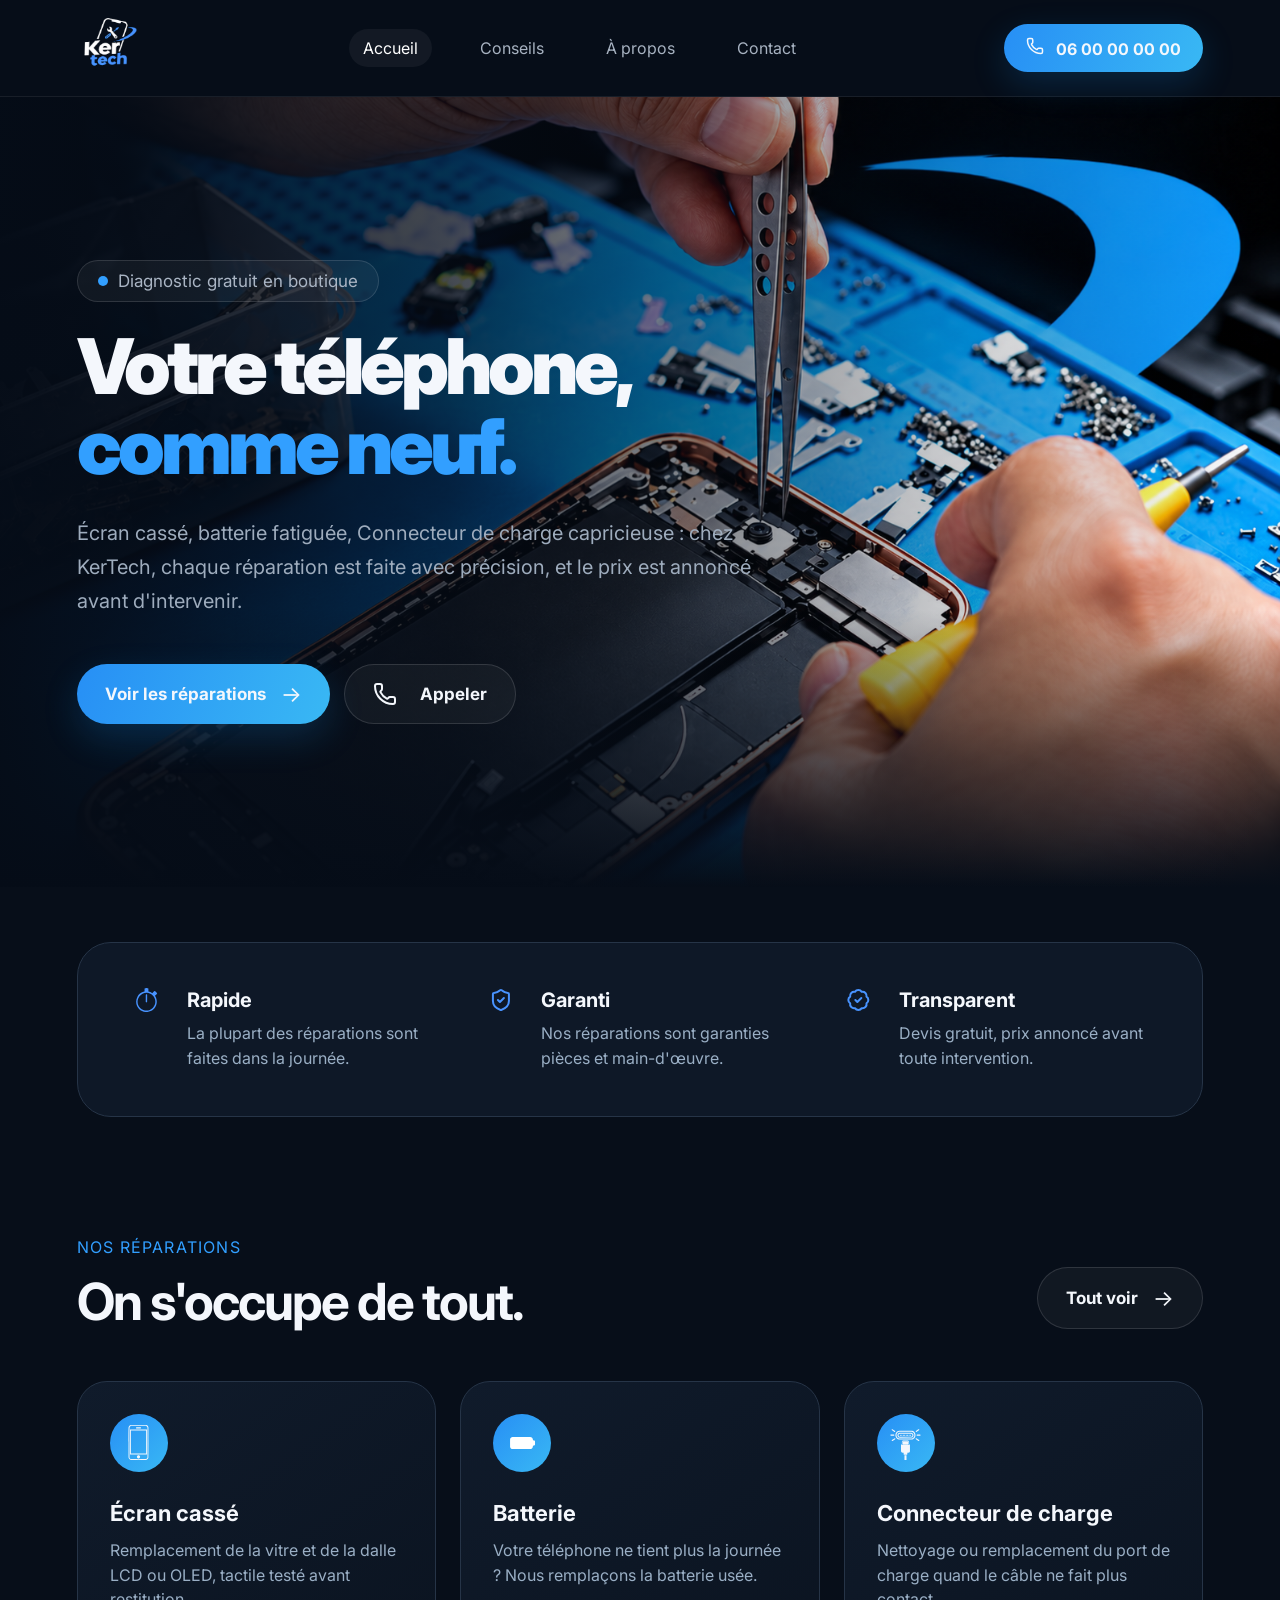
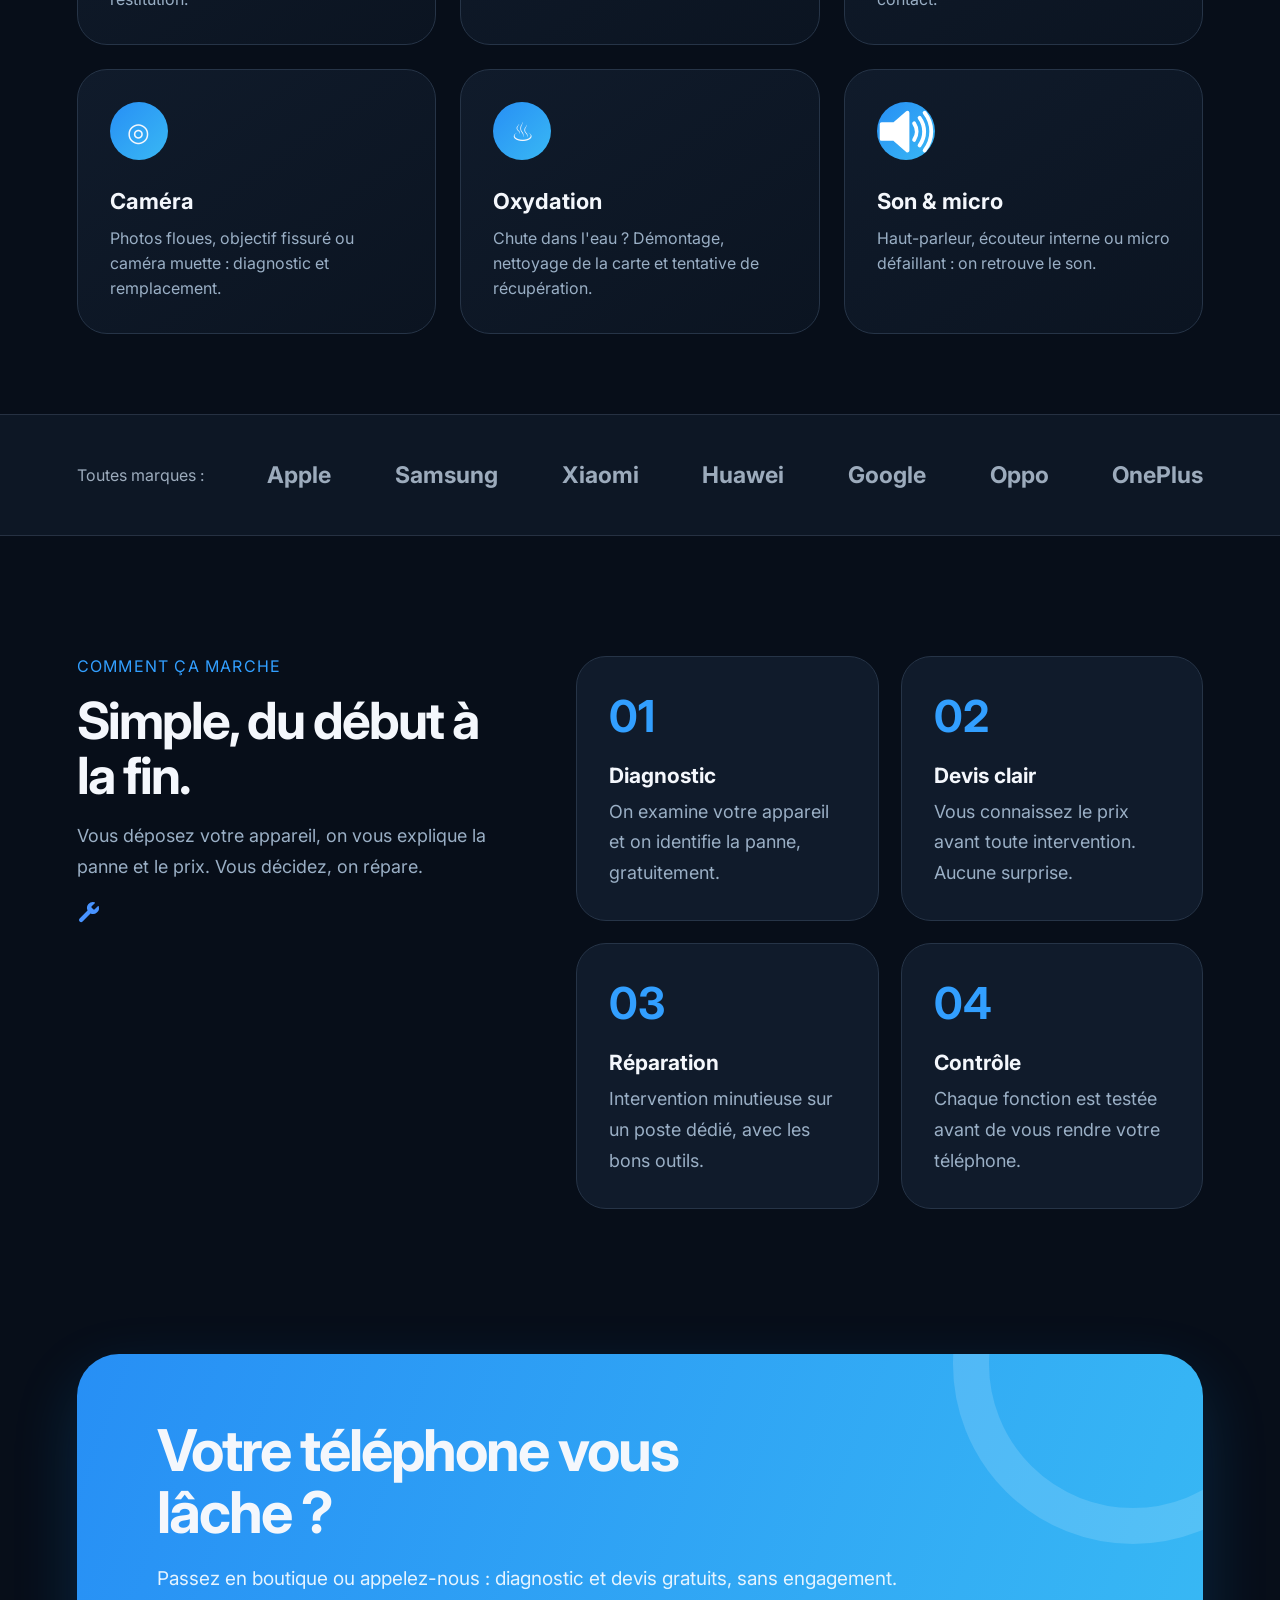
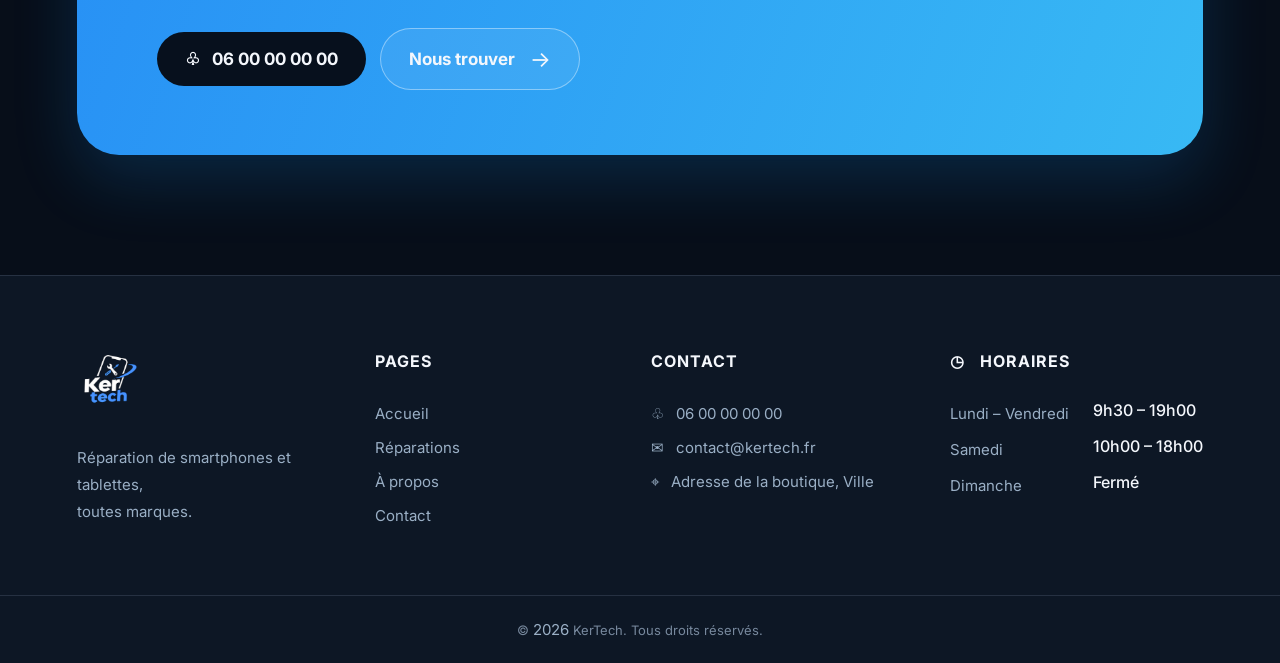
==== index.html @ f16d2eae "Add files via upload" ====
<!doctype html>
<html lang="fr">
  <head>
    <meta charset="UTF-8" />
    <meta name="viewport" content="width=device-width, initial-scale=1" />
    <meta
      name="description"
      content="KerTech, réparation de smartphones et tablettes toutes marques. Diagnostic et devis gratuits."
    />
    <title>Accueil | KerTech</title>
    <link rel="preconnect" href="https://fonts.googleapis.com" />
    <link rel="preconnect" href="https://fonts.gstatic.com" crossorigin />
    <link
      href="https://fonts.googleapis.com/css2?family=Inter:wght@400;500;600;700;800;900&display=swap"
      rel="stylesheet"
    />
    <link rel="stylesheet" href="css/style.css" />
  </head>
  <body>
    <header class="header">
      <div class="nav-wrap">
        <a class="logo" href="index.html"
          ><img src="assets/logo-kertech.png" alt="KerTech"
        /></a>
        <button
          class="menu-toggle"
          aria-label="Ouvrir le menu"
          aria-expanded="false"
        >
          <span></span><span></span><span></span>
        </button>
        <nav class="nav">
          <a class="active" href="index.html">Accueil</a
          ><a class="" href="conseils.html">Conseils</a
          ><a class="" href="apropos.html">À propos</a
          ><a class="" href="contact.html">Contact</a>
        </nav>
        <a class="phone" href="tel:0600000000">
          <svg
            xmlns="http://www.w3.org/2000/svg"
            width="18"
            height="18"
            viewBox="0 0 24 24"
            fill="none"
            stroke="currentColor"
            stroke-width="2"
            stroke-linecap="round"
            stroke-linejoin="round"
          >
            <path
              d="M13.832 16.568a1 1 0 0 0 1.213-.303l.355-.465A2 2 0 0 1 17 15h3a2 2 0 0 1 2 2v3a2 2 0 0 1-2 2A18 18 0 0 1 2 4a2 2 0 0 1 2-2h3a2 2 0 0 1 2 2v3a2 2 0 0 1-.8 1.6l-.468.351a1 1 0 0 0-.292 1.233 14 14 0 0 0 6.392 6.384"
            ></path>
          </svg>
          &nbsp; 06 00 00 00 00</a
        >
      </div>
    </header>
    <main>
      <section class="hero">
        <div class="hero-bg"></div>
        <div class="container hero-inner">
          <div class="eyebrow"><i></i> Diagnostic gratuit en boutique</div>
          <h1>Votre téléphone,<br /><span>comme neuf.</span></h1>
          <p>
            Écran cassé, batterie fatiguée, Connecteur de charge capricieuse :
            chez KerTech, chaque réparation est faite avec précision, et le prix
            est annoncé avant d'intervenir.
          </p>
          <div class="actions">
            <a class="btn primary" href="#reparation"
              >Voir les réparations <b>→</b></a
            ><a class="btn glass" href="tel:0600000000">
              <svg
                xmlns="http://www.w3.org/2000/svg"
                width="24"
                height="24"
                viewBox="0 0 24 24"
                fill="none"
                stroke="currentColor"
                stroke-width="2"
                stroke-linecap="round"
                stroke-linejoin="round"
              >
                <path
                  d="M13.832 16.568a1 1 0 0 0 1.213-.303l.355-.465A2 2 0 0 1 17 15h3a2 2 0 0 1 2 2v3a2 2 0 0 1-2 2A18 18 0 0 1 2 4a2 2 0 0 1 2-2h3a2 2 0 0 1 2 2v3a2 2 0 0 1-.8 1.6l-.468.351a1 1 0 0 0-.292 1.233 14 14 0 0 0 6.392 6.384"
                ></path>
              </svg>
              &nbsp; Appeler</a
            >
          </div>
        </div>
      </section>
      <section class="container trust">
        <article>
          <svg
            class="svg-1"
            xmlns="http://www.w3.org/2000/svg"
            width="24"
            height="24"
            viewBox="0 0 1120 1280"
            fill="currentColor"
          >
            <g transform="translate(0,1280) scale(0.1,-0.1)" stroke="none">
              <path
                d="M5355 12793 c-270 -32 -523 -99 -772 -204 l-103 -43 0 -817 0 -818 -77 -16 c-289 -60 -670 -174 -923 -275 -1173 -466 -2160 -1332 -2780 -2435 -846 -1507 -929 -3354 -220 -4925 538 -1192 1463 -2144 2636 -2711 607 -295 1232 -466 1929 -531 210 -19 758 -16 970 6 640 65 1196 213 1755 466 967 438 1802 1163 2377 2065 436 684 719 1467 817 2265 42 335 53 805 27 1105 -52 595 -185 1156 -397 1670 -118 286 -336 696 -493 929 l-53 79 576 576 577 577 -36 89 c-128 316 -317 619 -504 806 -197 196 -461 365 -790 503 l-114 48 -577 -577 -577 -577 -129 84 c-559 364 -1226 635 -1886 768 l-58 11 0 815 0 814 -42 21 c-185 95 -576 205 -807 229 -97 9 -260 11 -326 3z m430 -2563 c535 -34 1010 -142 1500 -340 1187 -481 2134 -1435 2617 -2635 415 -1031 445 -2224 83 -3275 -240 -699 -619 -1306 -1140 -1825 -1098 -1095 -2639 -1581 -4165 -1314 -1197 209 -2287 893 -3008 1886 -707 973 -1013 2162 -866 3363 98 803 409 1576 899 2235 447 602 1048 1103 1717 1430 738 362 1556 526 2363 475z"
              />
              <path
                d="M5393 9456 c-104 -34 -194 -114 -241 -214 l-27 -57 -3 -1865 c-2 -1839 -2 -1866 18 -1930 67 -220 316 -329 526 -231 110 51 187 149 213 269 16 75 16 3658 0 3734 -25 120 -104 219 -217 275 -45 22 -72 28 -141 30 -54 2 -102 -2 -128 -11z"
              />
            </g>
          </svg>
          <div>
            <h3>Rapide</h3>
            <p>La plupart des réparations sont faites dans la journée.</p>
          </div>
        </article>
        <article>
          <svg
            class="svg-1"
            xmlns="http://www.w3.org/2000/svg"
            width="24"
            height="24"
            viewBox="0 0 24 24"
            fill="none"
            stroke="currentColor"
            stroke-width="2"
            stroke-linecap="round"
            stroke-linejoin="round"
          >
            <path
              d="M20 13c0 5-3.5 7.5-7.66 8.95a1 1 0 0 1-.67-.01C7.5 20.5 4 18 4 13V6a1 1 0 0 1 1-1c2 0 4.5-1.2 6.24-2.72a1.17 1.17 0 0 1 1.52 0C14.51 3.81 17 5 19 5a1 1 0 0 1 1 1z"
            ></path>

            <path d="m9 12 2 2 4-4"></path>
          </svg>
          <div>
            <h3>Garanti</h3>
            <p>Nos réparations sont garanties pièces et main-d'œuvre.</p>
          </div>
        </article>
        <article>
          <svg
            class="svg-1"
            xmlns="http://www.w3.org/2000/svg"
            width="24"
            height="24"
            viewBox="0 0 24 24"
            fill="none"
            stroke="currentColor"
            stroke-width="2"
            stroke-linecap="round"
            stroke-linejoin="round"
          >
            <path
              d="M3.85 8.62a4 4 0 0 1 4.78-4.77 4 4 0 0 1 6.74 0 4 4 0 0 1 4.78 4.78 4 4 0 0 1 0 6.74 4 4 0 0 1-4.77 4.78 4 4 0 0 1-6.75 0 4 4 0 0 1-4.78-4.77 4 4 0 0 1 0-6.76Z"
            ></path>

            <path d="m9 12 2 2 4-4"></path>
          </svg>
          <div>
            <h3>Transparent</h3>
            <p>Devis gratuit, prix annoncé avant toute intervention.</p>
          </div>
        </article>
      </section>
      <section class="section container">
        <div class="section-title">
          <div id="reparation">
            <label>NOS RÉPARATIONS</label>
            <h2>On s'occupe de tout.</h2>
          </div>
          <a class="btn outline" href="reparations.html">Tout voir <b>→</b></a>
        </div>
        <div class="repair-grid">
          <article class="repair-card">
            <i>
              <svg
                xmlns="http://www.w3.org/2000/svg"
                width="35"
                height="35"
                viewBox="0 0 729 1280"
                fill="currentColor"
              >
                <g transform="translate(0,1280) scale(0.1,-0.1)" stroke="none">
                  <path
                    d="M862 12784 c-413 -69 -737 -377 -839 -796 -17 -69 -18 -337 -21 -5543 -2 -4886 -1 -5481 13 -5569 67 -427 383 -762 808 -853 77 -17 234 -18 2822 -18 2588 0 2745 1 2822 18 422 91 739 423 808 848 13 83 15 700 15 5529 0 4829 -2 5446 -15 5529 -68 420 -374 745 -797 848 -69 16 -226 18 -2803 19 -2302 2 -2743 0 -2813 -12z m5538 -318 c264 -89 445 -278 513 -536 l22 -85 0 -5445 0 -5445 -22 -85 c-69 -261 -258 -456 -518 -537 -58 -17 -168 -18 -2750 -18 -2582 0 -2692 1 -2750 18 -257 80 -445 272 -518 532 l-22 80 -3 5385 c-2 3625 1 5417 8 5482 30 287 190 509 448 622 132 58 -41 55 2862 53 2580 -2 2677 -3 2730 -21z"
                  />

                  <path
                    d="M2915 11961 c-209 -52 -244 -330 -54 -425 l53 -26 731 0 731 0 53 26 c63 32 105 86 120 152 22 106 -27 204 -129 258 -33 18 -73 19 -755 21 -396 1 -733 -2 -750 -6z"
                  />

                  <path
                    d="M542 6588 l3 -4543 3100 0 3100 0 3 4543 2 4542 -3105 0 -3105 0 2 -4542z m5888 0 l0 -4178 -2785 0 -2785 0 0 4178 0 4177 2785 0 2785 0 0 -4177z"
                  />

                  <path
                    d="M3480 1707 c-201 -60 -361 -234 -405 -442 -27 -128 -11 -244 50 -374 46 -97 161 -214 255 -259 173 -84 357 -84 530 0 94 45 209 162 255 259 38 81 65 187 65 259 0 191 -122 401 -289 500 -136 80 -310 101 -461 57z"
                  />
                </g>
              </svg>
            </i>
            <h3>Écran cassé</h3>
            <p>
              Remplacement de la vitre et de la dalle LCD ou OLED, tactile testé
              avant restitution.
            </p>
          </article>
          <article class="repair-card">
            <i>
              <svg
                xmlns="http://www.w3.org/2000/svg"
                width="30"
                height="30"
                viewBox="0 0 1536 1024"
              >
                <path
                  d="M 160 310 L 157 351 L 157 698 L 160 722 L 168 746 L 177 763 L 188 778 L 202 792 L 220 805 L 238 814 L 257 820 L 288 824 L 1195 824 L 1220 821 L 1247 812 L 1265 802 L 1277 793 L 1297 772 L 1305 760 L 1317 733 L 1322 710 L 1323 695 L 1325 694 L 1326 683 L 1328 680 L 1327 677 L 1331 671 L 1332 665 L 1340 658 L 1340 656 L 1342 656 L 1341 655 L 1344 651 L 1357 644 L 1360 644 L 1363 641 L 1390 639 L 1406 633 L 1417 625 L 1425 616 L 1433 598 L 1435 566 L 1434 429 L 1428 411 L 1422 402 L 1407 389 L 1388 382 L 1363 381 L 1362 378 L 1361 379 L 1358 376 L 1353 375 L 1348 371 L 1347 372 L 1341 367 L 1331 355 L 1332 354 L 1327 345 L 1328 342 L 1326 341 L 1327 339 L 1322 327 L 1320 311 L 1314 291 L 1297 261 L 1279 242 L 1266 232 L 1243 220 L 1220 213 L 1206 211 L 274 211 L 252 215 L 235 221 L 219 229 L 201 242 L 187 256 L 176 271 L 168 286 Z"
                  fill="#FFFFFF"
                />
              </svg>
            </i>
            <h3>Batterie</h3>
            <p>
              Votre téléphone ne tient plus la journée ? Nous remplaçons la
              batterie usée.
            </p>
          </article>
          <article class="repair-card">
            <i>
              <svg
                xmlns="http://www.w3.org/2000/svg"
                width="35"
                height="35"
                viewBox="0 0 1254 1254"
                fill="currentColor"
                fill-rule="evenodd"
              >
                <path
                  d="M 590 1081 L 590 1253 L 663 1253 L 663 1082 Z M 770 693 L 765 703 L 756 711 L 745 717 L 733 720 L 518 720 L 504 716 L 497 712 L 486 702 L 482 694 L 471 707 L 468 714 L 466 726 L 466 935 L 469 951 L 474 962 L 481 972 L 488 979 L 502 988 L 520 993 L 560 994 L 560 1048 L 563 1057 L 569 1063 L 576 1066 L 680 1065 L 689 1058 L 693 1049 L 693 994 L 733 993 L 749 989 L 763 981 L 778 964 L 785 947 L 787 927 L 786 719 L 782 707 L 776 698 Z M 538 600 L 537 705 L 716 705 L 717 611 L 715 600 L 711 596 L 707 594 L 546 594 Z M 502 587 L 499 602 L 499 680 L 492 685 L 492 688 L 496 695 L 508 704 L 523 707 L 524 597 L 528 590 L 534 584 L 545 581 L 705 581 L 717 583 L 725 590 L 729 598 L 730 707 L 738 706 L 747 702 L 756 694 L 760 687 L 760 685 L 754 680 L 754 600 L 752 589 L 744 575 L 735 566 L 727 562 L 716 559 L 537 559 L 518 566 L 508 576 Z M 262 485 L 255 478 L 250 476 L 240 476 L 229 482 L 141 539 L 136 545 L 133 553 L 133 558 L 136 565 L 142 571 L 150 574 L 158 573 L 164 570 L 258 509 L 262 504 L 264 496 Z M 992 483 L 990 489 L 990 496 L 993 503 L 999 509 L 1091 570 L 1097 573 L 1107 573 L 1112 571 L 1120 562 L 1121 550 L 1114 539 L 1015 474 L 1003 474 L 997 477 Z M 1023 361 L 1024 369 L 1028 376 L 1040 382 L 1151 382 L 1159 379 L 1164 374 L 1167 366 L 1165 354 L 1160 348 L 1151 344 L 1039 344 L 1031 347 L 1024 356 Z M 86 361 L 87 369 L 91 376 L 96 380 L 103 382 L 213 382 L 223 378 L 229 369 L 228 354 L 223 348 L 214 344 L 101 344 L 90 351 Z M 981 332 L 977 315 L 968 291 L 960 276 L 943 253 L 926 237 L 912 227 L 895 218 L 868 209 L 855 207 L 753 206 L 397 207 L 372 212 L 342 225 L 319 242 L 302 260 L 289 279 L 279 299 L 274 313 L 267 349 L 267 380 L 270 401 L 276 423 L 289 450 L 303 470 L 324 491 L 340 502 L 360 512 L 380 518 L 397 521 L 852 521 L 878 516 L 907 504 L 930 488 L 953 463 L 970 433 L 980 402 L 983 381 L 983 347 Z M 306 350 L 309 333 L 314 317 L 324 297 L 335 282 L 349 268 L 361 259 L 379 250 L 397 245 L 846 244 L 869 249 L 893 261 L 901 267 L 924 292 L 936 315 L 943 338 L 945 351 L 945 380 L 942 396 L 935 417 L 926 434 L 916 447 L 903 460 L 891 469 L 876 477 L 857 483 L 399 484 L 377 478 L 358 468 L 341 454 L 324 433 L 313 410 L 306 382 Z M 341 352 L 341 382 L 344 396 L 352 414 L 360 425 L 371 436 L 389 447 L 402 451 L 417 453 L 844 452 L 861 447 L 871 442 L 881 435 L 891 425 L 903 406 L 910 381 L 910 353 L 908 342 L 904 329 L 894 311 L 874 292 L 860 285 L 840 280 L 409 280 L 388 286 L 373 295 L 360 307 L 347 329 Z M 376 357 L 381 342 L 387 333 L 394 326 L 407 319 L 417 317 L 835 317 L 851 322 L 858 327 L 867 337 L 874 353 L 875 374 L 872 387 L 866 399 L 861 405 L 850 414 L 836 419 L 416 419 L 401 414 L 394 409 L 384 398 L 379 388 L 376 377 Z M 803 346 L 799 348 L 795 354 L 795 386 L 800 392 L 809 394 L 814 392 L 819 386 L 819 353 L 814 347 Z M 759 346 L 749 347 L 743 355 L 743 384 L 747 391 L 755 394 L 765 390 L 768 385 L 768 355 L 766 351 Z M 699 346 L 694 349 L 691 355 L 691 385 L 693 389 L 698 393 L 708 393 L 713 390 L 716 383 L 716 356 L 714 351 L 710 347 Z M 647 346 L 643 348 L 639 355 L 639 385 L 642 390 L 646 393 L 656 393 L 663 386 L 664 358 L 659 348 L 655 346 Z M 595 346 L 588 352 L 587 355 L 587 385 L 592 392 L 600 394 L 605 393 L 611 387 L 612 357 L 610 351 L 606 347 Z M 543 346 L 539 348 L 535 354 L 535 386 L 540 392 L 549 394 L 554 392 L 558 388 L 560 383 L 560 357 L 558 351 L 554 347 Z M 492 346 L 487 349 L 484 354 L 484 385 L 486 389 L 491 393 L 501 393 L 507 388 L 509 383 L 509 357 L 507 351 L 500 346 Z M 449 346 L 441 346 L 437 348 L 433 355 L 433 386 L 438 392 L 444 394 L 452 392 L 457 385 L 457 354 Z M 1118 157 L 1113 152 L 1106 149 L 1097 149 L 1087 154 L 1001 214 L 994 226 L 994 235 L 997 241 L 1007 248 L 1019 248 L 1108 187 L 1118 178 L 1121 171 L 1121 164 Z M 135 157 L 132 164 L 133 175 L 136 180 L 146 188 L 233 247 L 245 248 L 255 242 L 259 234 L 259 225 L 254 215 L 159 150 L 146 149 L 140 152 Z"
                />
              </svg>
            </i>
            <h3>Connecteur de charge</h3>
            <p>
              Nettoyage ou remplacement du port de charge quand le câble ne fait
              plus contact.
            </p>
          </article>
          <article class="repair-card">
            <i>◎</i>
            <h3>Caméra</h3>
            <p>
              Photos floues, objectif fissuré ou caméra muette : diagnostic et
              remplacement.
            </p>
          </article>
          <article class="repair-card">
            <i>♨</i>
            <h3>Oxydation</h3>
            <p>
              Chute dans l'eau ? Démontage, nettoyage de la carte et tentative
              de récupération.
            </p>
          </article>
          <article class="repair-card">
            <i>
              <svg xmlns="http://www.w3.org/2000/svg"
     viewBox="0 0 75 75">

    <path
        d="M39.389,13.769 L22.235,28.606 L6,28.606 L6,47.699 L21.989,47.699 L39.389,62.75 L39.389,13.769z"
        style="stroke:#FFFFFF;stroke-width:5;stroke-linejoin:round;fill:#FFFFFF;"
    />

    <path
        d="M48,27.6a19.5,19.5 0 0 1 0,21.4M55.1,20.5a30,30 0 0 1 0,35.6M61.6,14a38.8,38.8 0 0 1 0,48.6"
        style="fill:none;stroke:#FFFFFF;stroke-width:5;stroke-linecap:round;"
    />

</svg>
            </i>
            <h3>Son & micro</h3>
            <p>
              Haut-parleur, écouteur interne ou micro défaillant : on retrouve
              le son.
            </p>
          </article>
        </div>
      </section>
      <section class="brand-band">
        <div class="container brands">
          <span>Toutes marques :</span><b>Apple</b><b>Samsung</b><b>Xiaomi</b
          ><b>Huawei</b><b>Google</b><b>Oppo</b><b>OnePlus</b>
        </div>
      </section>
      <section class="section container process">
        <div>
          <label>COMMENT ÇA MARCHE</label>
          <h2>Simple, du début à la fin.</h2>
          <p>
            Vous déposez votre appareil, on vous explique la panne et le prix.
            Vous décidez, on répare.
          </p>
          <svg
            xmlns="http://www.w3.org/2000/svg"
            viewBox="0 0 24 24"
            fill="currentColor"
            width="24"
            height="24"
          >
            <path
              class="svg-cle"
              d="M14.7 6.3a1 1 0 0 0 0 1.4l1.6 1.6a1 1 0 0 0 1.4 0l3.106-3.105c.32-.322.863-.22.983.218a6 6 0 0 1-8.259 7.057l-7.91 7.91a1 1 0 0 1-2.999-3l7.91-7.91a6 6 0 0 1 7.057-8.259c.438.12.54.662.219.984z"
            />
          </svg>
        </div>
        <div class="steps">
          <article>
            <strong>01</strong>
            <h3>Diagnostic</h3>
            <p>
              On examine votre appareil et on identifie la panne, gratuitement.
            </p>
          </article>
          <article>
            <strong>02</strong>
            <h3>Devis clair</h3>
            <p>
              Vous connaissez le prix avant toute intervention. Aucune surprise.
            </p>
          </article>
          <article>
            <strong>03</strong>
            <h3>Réparation</h3>
            <p>
              Intervention minutieuse sur un poste dédié, avec les bons outils.
            </p>
          </article>
          <article>
            <strong>04</strong>
            <h3>Contrôle</h3>
            <p>
              Chaque fonction est testée avant de vous rendre votre téléphone.
            </p>
          </article>
        </div>
      </section>
      <section class="container cta">
        <div>
          <h2>Votre téléphone vous<br />lâche ?</h2>
          <p>
            Passez en boutique ou appelez-nous : diagnostic et devis gratuits,
            sans engagement.
          </p>
          <div class="actions">
            <a class="btn dark" href="tel:0600000000">♧ &nbsp; 06 00 00 00 00</a
            ><a class="btn ghost-light" href="contact.html"
              >Nous trouver <b>→</b></a
            >
          </div>
        </div>
        <div class="orbit"></div>
      </section>
    </main>
    <footer class="footer">
      <div class="container foot-grid">
        <div>
          <a class="logo foot-logo" href="index.html"
            ><img src="assets/logo-kertech.png" alt="KerTech"
          /></a>
          <p>Réparation de smartphones et tablettes,<br />toutes marques.</p>
        </div>
        <div>
          <h3>PAGES</h3>
          <a href="index.html">Accueil</a
          ><a href="reparations.html">Réparations</a
          ><a href="apropos.html">À propos</a><a href="contact.html">Contact</a>
        </div>
        <div>
          <h3>CONTACT</h3>
          <a href="tel:0600000000">♧ &nbsp; 06 00 00 00 00</a
          ><a href="mailto:contact@kertech.fr">✉ &nbsp; contact@kertech.fr</a
          ><span>⌖ &nbsp; Adresse de la boutique, Ville</span>
        </div>
        <div>
          <h3>◷ &nbsp; HORAIRES</h3>
          <div class="hours">
            <span>Lundi – Vendredi</span><b>9h30 – 19h00</b><span>Samedi</span
            ><b>10h00 – 18h00</b><span>Dimanche</span><b>Fermé</b>
          </div>
        </div>
      </div>
      <div class="copyright">
        © <span id="year"></span> KerTech. Tous droits réservés.
      </div>
    </footer>
    <script src="js/script.js"></script>
  </body>
</html>
---- css/style.css ----
* {
  box-sizing: border-box;
}
html {
  scroll-behavior: smooth;
  scroll-padding-top: 100px;
}
body {
  margin: 0;
  background: #070e19;
  color: #f4f7fc;
  font-family: Inter, Arial, sans-serif;
}
a {
  color: inherit;
  text-decoration: none;
}
.container {
  width: min(88%, 1520px);
  margin: auto;
}
.header {
  height: 97px;
  position: sticky;
  top: 0;
  z-index: 30;
  background: rgba(7, 14, 25, 0.95);
  backdrop-filter: blur(18px);
  border-bottom: 1px solid #ffffff12;
}
.nav-wrap {
  width: min(88%, 1520px);
  height: 100%;
  margin: auto;
  display: flex;
  align-items: center;
  justify-content: space-between;
}
.logo {
  width: 78px;
  height: 78px;
  display: flex;
  align-items: center;
}
.logo img {
  width: 100%;
  height: 100%;
  object-fit: contain;
}
.nav {
  display: flex;
  align-items: center;
  gap: 34px;
  color: #a7b2c1;
  font-size: 16px;
}
.nav a {
  padding: 9px 14px;
  border-radius: 30px;
  transition: 0.2s;
}
.nav a:hover,
.nav a.active {
  color: #fff;
  background: #ffffff0d;
}
.phone {
  background: linear-gradient(110deg, #278ff5, #39b8f4);
  padding: 13px 22px;
  border-radius: 40px;
  font-weight: 700;
  box-shadow: 0 12px 35px #168ce533;
}
.menu-toggle {
  display: none;
  background: none;
  border: 0;
}
.hero {
  height: min(790px, calc(100vh - 97px));
  min-height: 650px;
  position: relative;
  display: flex;
  align-items: center;
  overflow: hidden;
}

.hero-bg {
  position: absolute;
  inset: 0;

  background-image: url("../assets/atelieracc.png");
  background-position: center;
  background-size: cover;
  background-repeat: no-repeat;
}

.hero-bg::after {
  content: "";
  position: absolute;
  inset: 0;

  background:
    linear-gradient(
      90deg,
      rgba(5, 12, 23, 0.98) 0%,
      rgba(5, 12, 23, 0.75) 35%,
      rgba(5, 12, 23, 0.2) 75%,
      transparent 100%
    ),
    linear-gradient(0deg, #070e19 0%, transparent 35%);
}
.hero-inner {
  position: relative;
  padding: 70px 0;
}
.eyebrow {
  display: inline-flex;
  align-items: center;
  gap: 10px;
  padding: 10px 20px;
  border: 1px solid #ffffff20;
  background: #ffffff0c;
  border-radius: 30px;
  color: #aab5c4;
  margin-bottom: 25px;
  font-size: 17px;
}
.eyebrow i {
  width: 10px;
  height: 10px;
  background: #329fff;
  border-radius: 50%;
}
h1 {
  font-size: clamp(54px, 6vw, 92px);
  line-height: 1.04;
  letter-spacing: -4px;
  margin: 0 0 30px;
  font-weight: 900;
}
h1 span {
  color: #329fff;
}
.hero-inner > p,
.page-intro > p,
.about-hero p,
.contact-page > p {
  max-width: 690px;
  font-size: 20px;
  line-height: 1.7;
  color: #9eacbd;
  margin: 0 0 46px;
}
.actions {
  display: flex;
  gap: 14px;
  align-items: center;
  flex-wrap: wrap;
}
.btn {
  display: inline-flex;
  align-items: center;
  gap: 15px;
  padding: 17px 28px;
  border-radius: 40px;
  font-weight: 700;
  font-size: 17px;
  transition: 0.2s;
}
.btn:hover {
  transform: translateY(-3px);
  filter: brightness(1.1);
}
.btn b {
  font-size: 22px;
  font-weight: 400;
}
.primary {
  background: linear-gradient(110deg, #278ff5, #39b8f4);
  box-shadow: 0 14px 36px #168ce533;
}
.glass,
.outline {
  background: #ffffff0b;
  border: 1px solid #ffffff20;
}
.trust {
  display: grid;
  grid-template-columns: repeat(3, 1fr);
  gap: 38px;
  padding: 45px 48px;
  margin-top: 55px;
  background: #0e1827;
  border: 1px solid #263447;
  border-radius: 34px;
}
.trust article {
  display: flex;
  gap: 20px;
}
.trust i {
  font-size: 30px;
  color: #329fff;
  font-style: normal;
}
.trust h3,
.repair-card h3,
.steps h3,
.values h3 {
  font-size: 20px;
  margin: 0 0 9px;
}
.trust p,
.repair-card p,
.steps p,
.values p {
  color: #9aafc5;
  line-height: 1.55;
  margin: 0;
  font-size: 16px;
}
.section {
  padding-top: 120px;
  padding-bottom: 80px;
}
.section-title {
  display: flex;
  justify-content: space-between;
  align-items: end;
  margin-bottom: 52px;
}
.section-title label,
.process label,
.page-intro label,
.about-hero label,
.contact-page label {
  color: #329fff;
  font-size: 16px;
  letter-spacing: 1.2px;
}
.section h2,
.process h2 {
  font-size: clamp(42px, 4vw, 62px);
  line-height: 1.08;
  letter-spacing: -2px;
  margin: 17px 0 0;
}
.repair-grid {
  display: grid;
  grid-template-columns: repeat(3, 1fr);
  gap: 24px;
}
.repair-card,
.values article {
  background: linear-gradient(145deg, #101b2b, #0b1421);
  border: 1px solid #263447;
  border-radius: 30px;
  padding: 32px;
  min-height: 250px;
  transition: 0.2s;
}
.repair-card:hover,
.values article:hover {
  transform: translateY(-5px);
  border-color: #329fff88;
}
.repair-card > i,
.values i {
  width: 58px;
  height: 58px;
  border-radius: 50%;
  display: grid;
  place-items: center;
  background: linear-gradient(135deg, #278ff5, #39b8f4);
  font-size: 26px;
  font-style: normal;
  margin-bottom: 28px;
}
.repair-card h3 {
  font-size: 22px;
  margin-bottom: 12px;
}
.brand-band {
  border-top: 1px solid #263142;
  border-bottom: 1px solid #263142;
  background: #0d1725;
  padding: 46px 0;
}
.brands {
  display: flex;
  justify-content: space-between;
  align-items: center;
  gap: 22px;
  flex-wrap: wrap;
  color: #9cabbc;
}
.brands span {
  font-size: 16px;
}
.brands b {
  font-size: 23px;
}
.process {
  display: grid;
  grid-template-columns: 0.9fr 1.3fr;
  gap: 65px;
  align-items: start;
}
.process p {
  color: #9aafc5;
  font-size: 18px;
  line-height: 1.7;
}
.wrench {
  font-size: 100px;
  color: #153b68;
  margin-top: 35px;
}
.steps {
  display: grid;
  grid-template-columns: 1fr 1fr;
  gap: 22px;
}
.steps article {
  background: #101b2b;
  border: 1px solid #263447;
  border-radius: 30px;
  padding: 32px;
  min-height: 220px;
}
.steps strong {
  display: block;
  color: #329fff;
  font-size: 44px;
  margin-bottom: 20px;
}
.steps h3 {
  font-size: 21px;
}
.cta {
  position: relative;
  overflow: hidden;
  margin-top: 65px;
  margin-bottom: 120px;
  padding: 65px 80px;
  border-radius: 42px;
  background: linear-gradient(110deg, #278ff5, #38b9f4);
  box-shadow: 0 25px 65px #168ce533;
}
.cta > div:first-child {
  position: relative;
  z-index: 1;
  max-width: 760px;
}
.cta h2 {
  font-size: clamp(42px, 4.5vw, 64px);
  line-height: 1.08;
  letter-spacing: -2px;
  margin: 0;
}
.cta p {
  font-size: 19px;
  line-height: 1.6;
  color: #e5f4ff;
  max-width: 740px;
  margin: 20px 0 34px;
}
.dark {
  background: #07101d;
}
.ghost-light {
  border: 1px solid #ffffff65;
  background: #ffffff12;
}
.orbit {
  position: absolute;
  width: 360px;
  height: 360px;
  border: 36px solid #ffffff25;
  border-radius: 50%;
  right: -110px;
  top: -170px;
}
.footer {
  border-top: 1px solid #263142;
  background: #0d1725;
  padding: 70px 0 0;
}
.foot-grid {
  display: grid;
  grid-template-columns: 1.1fr 1fr 1.1fr 1.1fr;
  gap: 45px;
  padding-bottom: 55px;
}
.foot-logo {
  margin-bottom: 20px;
}
.footer p,
.footer a,
.footer span {
  color: #9aafc5;
  font-size: 15px;
  line-height: 1.8;
}
.footer h3 {
  font-size: 16px;
  letter-spacing: 1px;
  margin: 5px 0 22px;
}
.foot-grid > div:not(:first-child) {
  display: flex;
  flex-direction: column;
  align-items: flex-start;
  gap: 7px;
}
.hours {
  width: 100%;
  display: grid;
  grid-template-columns: 1fr auto;
  gap: 9px;
}
.hours b {
  font-weight: 500;
  color: #f4f7fc;
}
.copyright {
  text-align: center;
  border-top: 1px solid #263142;
  padding: 20px;
  color: #77889d;
  font-size: 13px;
}
/* Pages internes */
.page-intro {
  padding-top: 105px;
  padding-bottom: 75px;
}
.page-intro h1,
.about-hero h1,
.contact-page h1 {
  font-size: clamp(48px, 5vw, 76px);
  margin: 18px 0 20px;
}
.page-intro > p {
  font-size: 17px;
  max-width: 650px;
  margin-bottom: 0;
}
.repair-page-grid {
  display: grid;
  grid-template-columns: 1fr 1fr;
  gap: 22px;
  padding-top: 50px;
  padding-bottom: 55px;
  border-top: 1px solid #1d2938;
}
.repair-row {
  display: flex;
  gap: 18px;
  background: linear-gradient(145deg, #101b2b, #0b1421);
  border: 1px solid #263447;
  border-radius: 24px;
  padding: 27px 24px;
}
.repair-row > i {
  flex: 0 0 44px;
  width: 44px;
  height: 44px;
  border-radius: 50%;
  display: grid;
  place-items: center;
  background: linear-gradient(135deg, #278ff5, #39b8f4);
  font-size: 22px;
  font-style: normal;
}
.repair-row h3 {
  font-size: 20px;
  margin: 2px 0 8px;
}
.repair-row p {
  color: #9aafc5;
  line-height: 1.55;
  font-size: 15px;
  margin: 0 0 13px;
}
.repair-row a {
  color: #329fff;
  font-size: 14px;
  font-weight: 600;
}
.included {
  background: #0e1827;
  border: 1px solid #263447;
  border-radius: 28px;
  padding: 32px;
  margin-bottom: 55px;
}
.included h2 {
  font-size: 22px;
  margin: 0 0 25px;
}
.included > div {
  display: grid;
  grid-template-columns: repeat(3, 1fr);
  gap: 18px;
  font-size: 15px;
}
.included span: first-letter {
  color: #329fff;
}
.about-hero {
  padding-top: 110px;
  padding-bottom: 65px;
  display: grid;
  grid-template-columns: 1fr 1fr;
  gap: 70px;
  align-items: center;
}
.about-hero h1 {
  line-height: 1.13;
}
.about-hero p {
  font-size: 16px;
  margin: 0;
  max-width: 600px;
}
.about-hero img {
  width: 100%;
  height: 380px;
  object-fit: cover;
  border-radius: 26px;
  box-shadow: 0 20px 60px #168ce522;
}
.values {
  display: grid;
  grid-template-columns: repeat(3, 1fr);
  gap: 22px;
  padding-bottom: 60px;
}
.values article {
  min-height: 190px;
  padding: 25px;
}
.values i {
  width: auto;
  height: auto;
  background: none;
  color: #329fff;
  display: block;
  margin: 0 0 15px;
  font-size: 26px;
}
.values h3 {
  font-size: 18px;
}
.values p {
  font-size: 14px;
}
.contact-page {
  padding-top: 105px;
  padding-bottom: 70px;
}
.contact-page h1 {
  line-height: 1.15;
}
.contact-page > p {
  font-size: 16px;
  margin-bottom: 40px;
}
.contact-cards {
  display: grid;
  grid-template-columns: repeat(3, 1fr);
  gap: 18px;
}
.contact-card {
  background: #101b2b;
  border: 1px solid #263447;
  border-radius: 22px;
  padding: 28px;
  display: flex;
  flex-direction: column;
  gap: 10px;
  min-height: 150px;
}
.contact-card i {
  font-size: 25px;
  color: #329fff;
  font-style: normal;
}
.contact-card small {
  font-size: 12px;
  letter-spacing: 1px;
  color: #9aafc5;
}
.contact-card strong {
  font-size: 19px;
}
.contact-card span {
  color: #9aafc5;
  font-size: 14px;
}
.contact-card.highlighted {
  background: linear-gradient(110deg, #278ff5, #39b8f4);
  border: 0;
  box-shadow: 0 15px 40px #168ce533;
}
.contact-card.highlighted i,
.contact-card.highlighted small {
  color: #e8f5ff;
}
.opening {
  margin-top: 14px;
  background: #0e1827;
  border: 1px solid #263447;
  border-radius: 22px;
  padding: 28px;
}
.opening h2 {
  font-size: 21px;
  margin: 0 0 25px;
}
.opening > div {
  display: flex;
  justify-content: space-between;
  padding: 14px 0;
  border-bottom: 1px solid #ffffff10;
  color: #9aafc5;
  font-size: 14px;
}
.opening > div b {
  color: #fff;
  font-weight: 500;
}
.opening .btn {
  margin-top: 22px;
  font-size: 14px;
  padding: 13px 20px;
}
@media (max-width: 900px) {
  .nav {
    gap: 10px;
  }
  .trust {
    gap: 20px;
    padding: 30px;
  }
  .repair-grid {
    grid-template-columns: repeat(2, 1fr);
  }
  .process {
    grid-template-columns: 1fr;
    gap: 30px;
  }
  .foot-grid {
    grid-template-columns: 1fr 1fr;
  }
  .about-hero {
    gap: 35px;
  }
  .brands b {
    font-size: 18px;
  }
}
@media (max-width: 650px) {
  .header {
    height: 78px;
  }
  .nav-wrap,
  .container {
    width: 90%;
  }
  .logo {
    width: 62px;
    height: 62px;
  }
  .menu-toggle {
    display: flex;
    flex-direction: column;
    gap: 5px;
    order: 3;
  }
  .menu-toggle span {
    width: 24px;
    height: 2px;
    background: #fff;
  }
  .nav {
    display: none;
    position: absolute;
    top: 77px;
    left: 0;
    right: 0;
    background: #0b1422;
    padding: 20px 5%;
    flex-direction: column;
    align-items: stretch;
    gap: 8px;
    border-bottom: 1px solid #263142;
  }
  .nav.open {
    display: flex;
  }
  .phone {
    margin-left: auto;
    margin-right: 15px;
    font-size: 12px;
    padding: 11px 13px;
  }
  .hero {
    height: auto;
    min-height: 660px;
  }
  .hero-bg {
    background-position: 60% center;
  }
  .hero-inner {
    padding: 70px 0;
  }
  .eyebrow {
    font-size: 13px;
  }
  h1 {
    font-size: 51px;
    letter-spacing: -2.5px;
  }
  .hero-inner > p {
    font-size: 16px;
  }
  .btn {
    font-size: 14px;
    padding: 14px 19px;
  }
  .trust {
    grid-template-columns: 1fr;
    padding: 26px;
    margin-top: 25px;
    border-radius: 24px;
  }
  .section {
    padding-top: 80px;
    padding-bottom: 55px;
  }
  .section-title {
    align-items: flex-start;
    gap: 18px;
    flex-direction: column;
  }
  .section h2,
  .process h2 {
    font-size: 40px;
  }
  .repair-grid,
  .steps,
  .repair-page-grid,
  .values,
  .contact-cards {
    grid-template-columns: 1fr;
  }
  .repair-card {
    min-height: 0;
  }
  .brands {
    justify-content: center;
  }
  .brands b {
    font-size: 17px;
  }
  .process {
    gap: 20px;
  }
  .wrench {
    font-size: 65px;
  }
  .cta {
    padding: 40px 26px;
    margin-top: 40px;
    margin-bottom: 75px;
    border-radius: 28px;
  }
  .cta p {
    font-size: 16px;
  }
  .foot-grid {
    grid-template-columns: 1fr;
    gap: 32px;
  }
  .page-intro {
    padding-top: 75px;
    padding-bottom: 50px;
  }
  .page-intro h1,
  .about-hero h1,
  .contact-page h1 {
    font-size: 48px;
  }
  .repair-page-grid {
    padding-top: 30px;
  }
  .included > div {
    grid-template-columns: 1fr 1fr;
    gap: 13px;
    font-size: 13px;
  }
  .about-hero {
    padding-top: 70px;
    grid-template-columns: 1fr;
    gap: 30px;
  }
  .about-hero img {
    height: 260px;
  }
  .contact-page {
    padding-top: 75px;
  }
  .contact-card {
    min-height: 130px;
  }
}
.svg-cle {
  color: #4893ff;
}

.svg-1 {
  color: #4893ff;
  width: 64px;
}
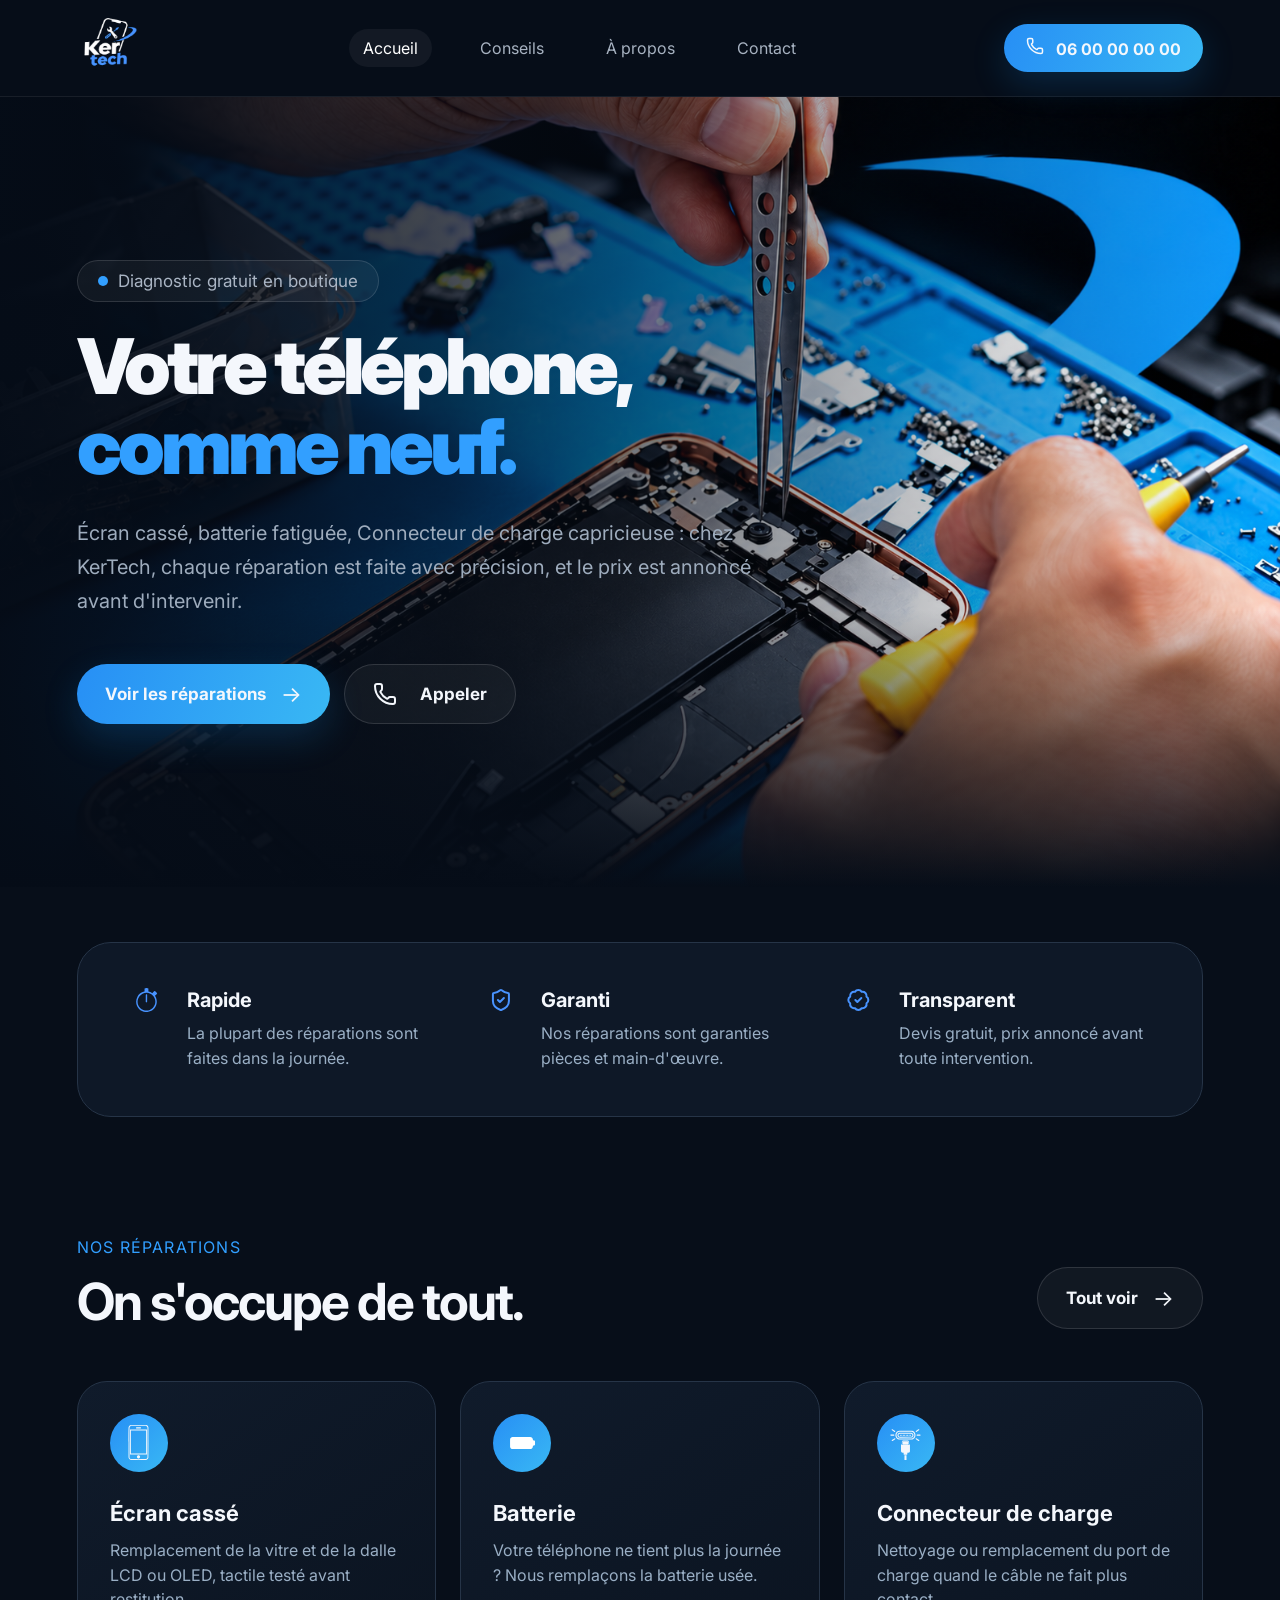
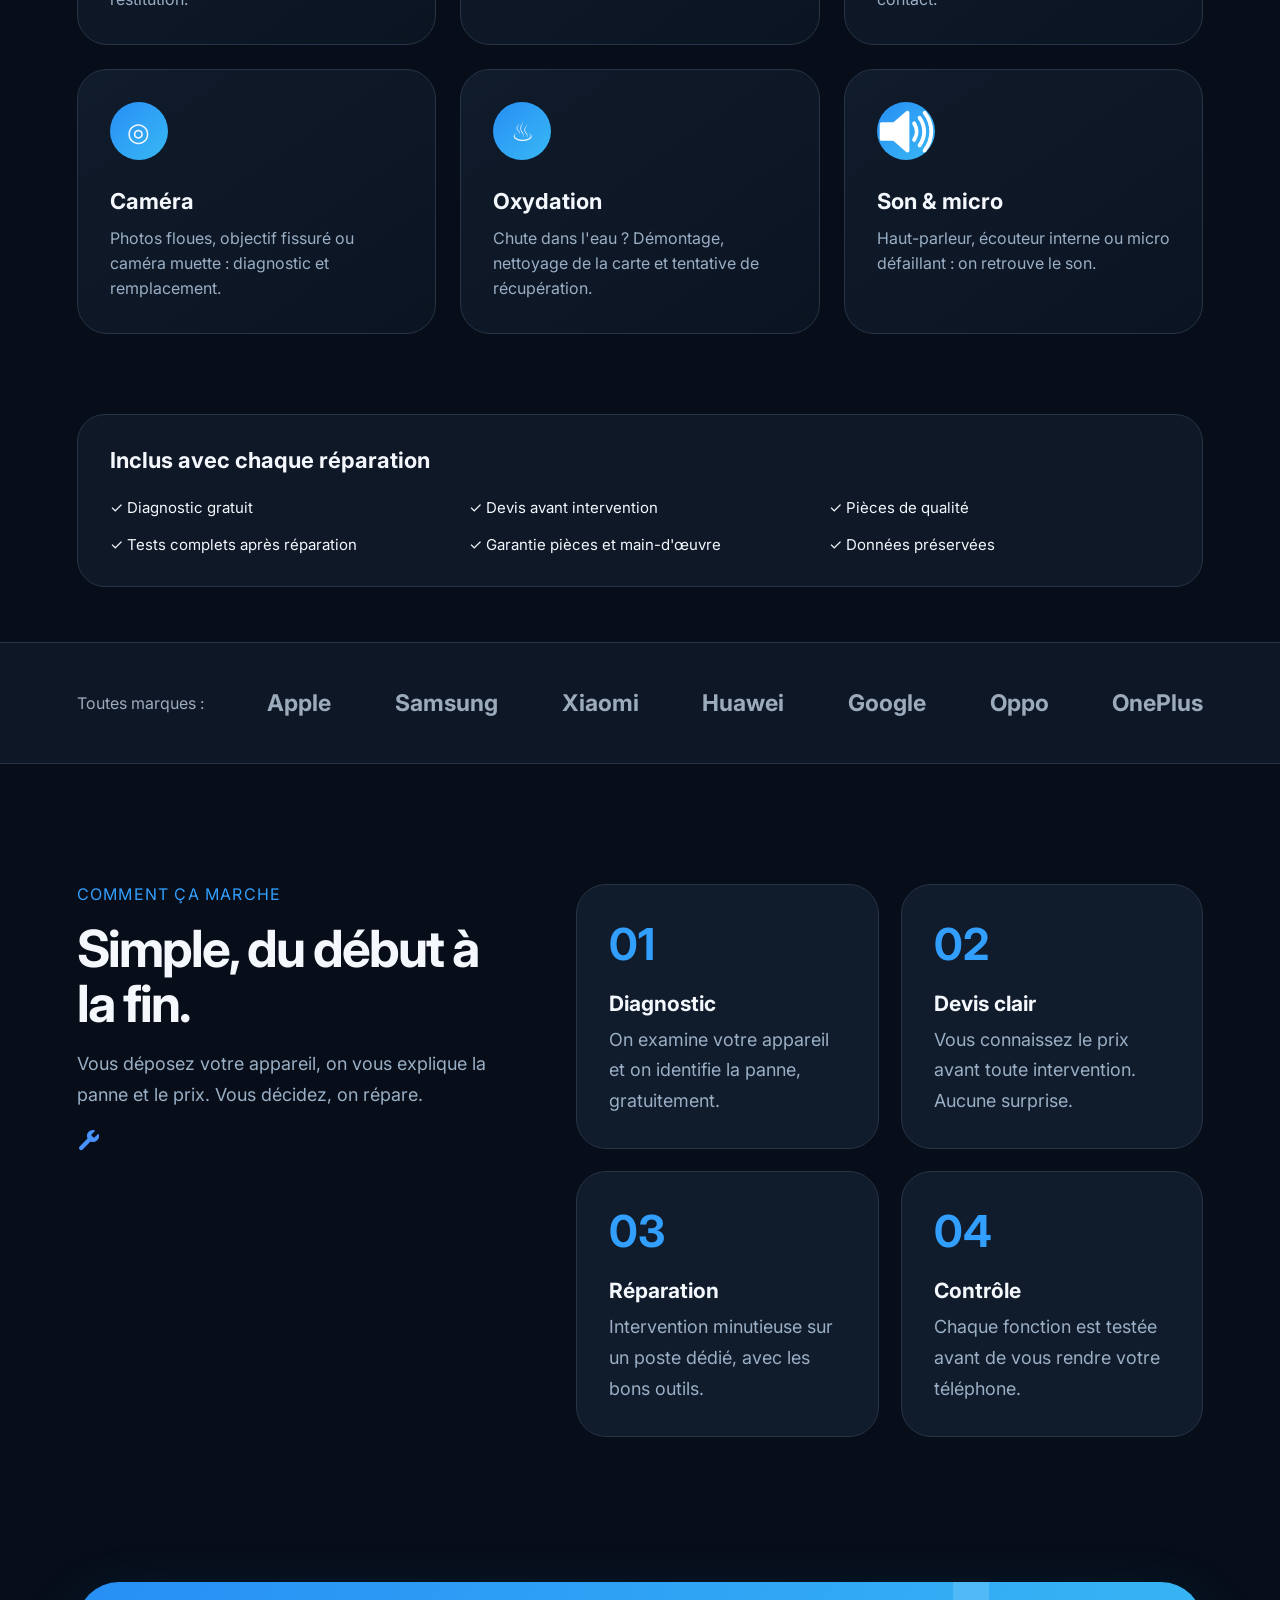
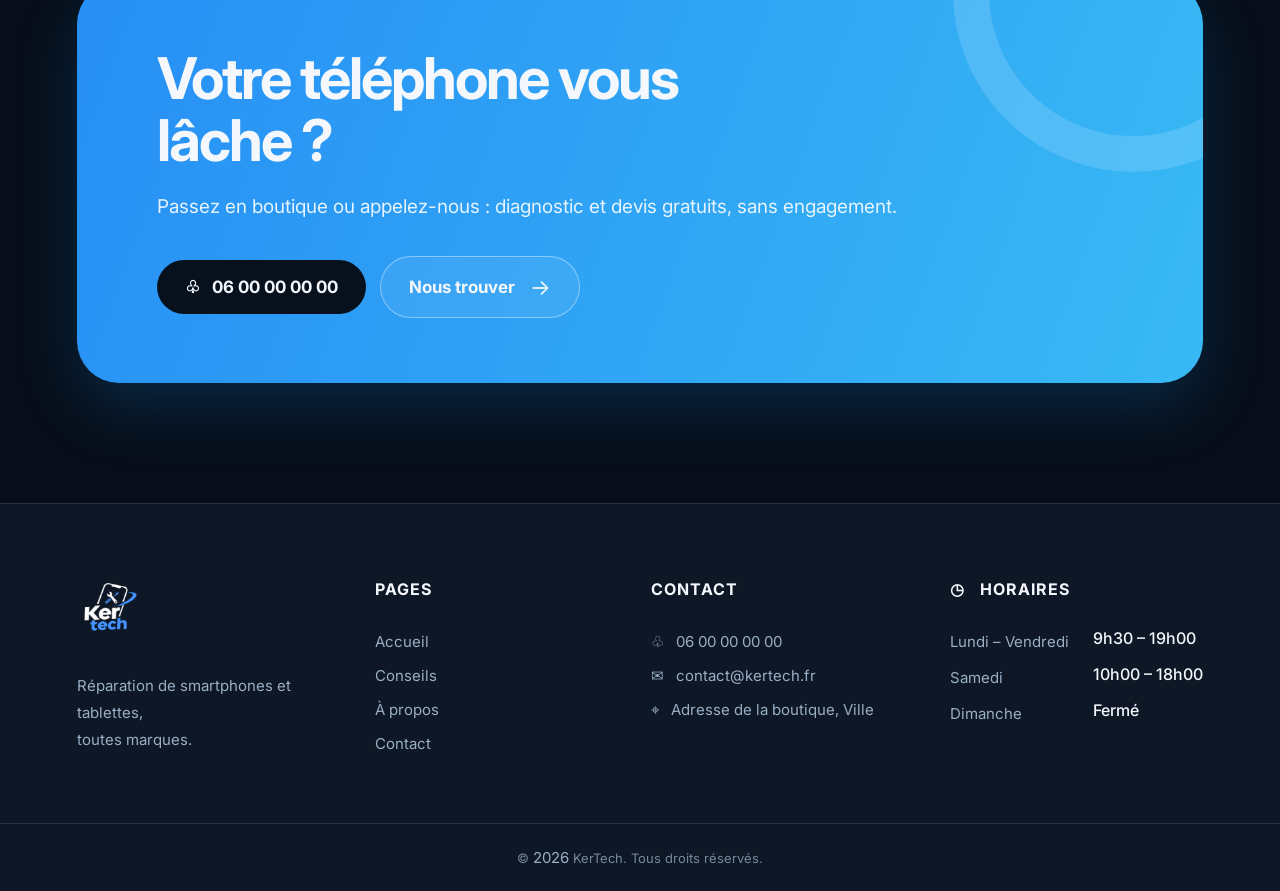
==== commit 678ede63: "Modif du soir" ====
--- a/index.html
+++ b/index.html
@@ -288,6 +288,17 @@
           </article>
         </div>
       </section>
+       <section class="container included">
+        <h2>Inclus avec chaque réparation</h2>
+        <div>
+          <span>✓ Diagnostic gratuit</span
+          ><span>✓ Devis avant intervention</span
+          ><span>✓ Pièces de qualité</span
+          ><span>✓ Tests complets après réparation</span
+          ><span>✓ Garantie pièces et main-d'œuvre</span
+          ><span>✓ Données préservées</span>
+        </div>
+      </section>
       <section class="brand-band">
         <div class="container brands">
           <span>Toutes marques :</span><b>Apple</b><b>Samsung</b><b>Xiaomi</b
@@ -374,7 +385,7 @@
         <div>
           <h3>PAGES</h3>
           <a href="index.html">Accueil</a
-          ><a href="reparations.html">Réparations</a
+          ><a href="conseils.html">Conseils</a
           ><a href="apropos.html">À propos</a><a href="contact.html">Contact</a>
         </div>
         <div>
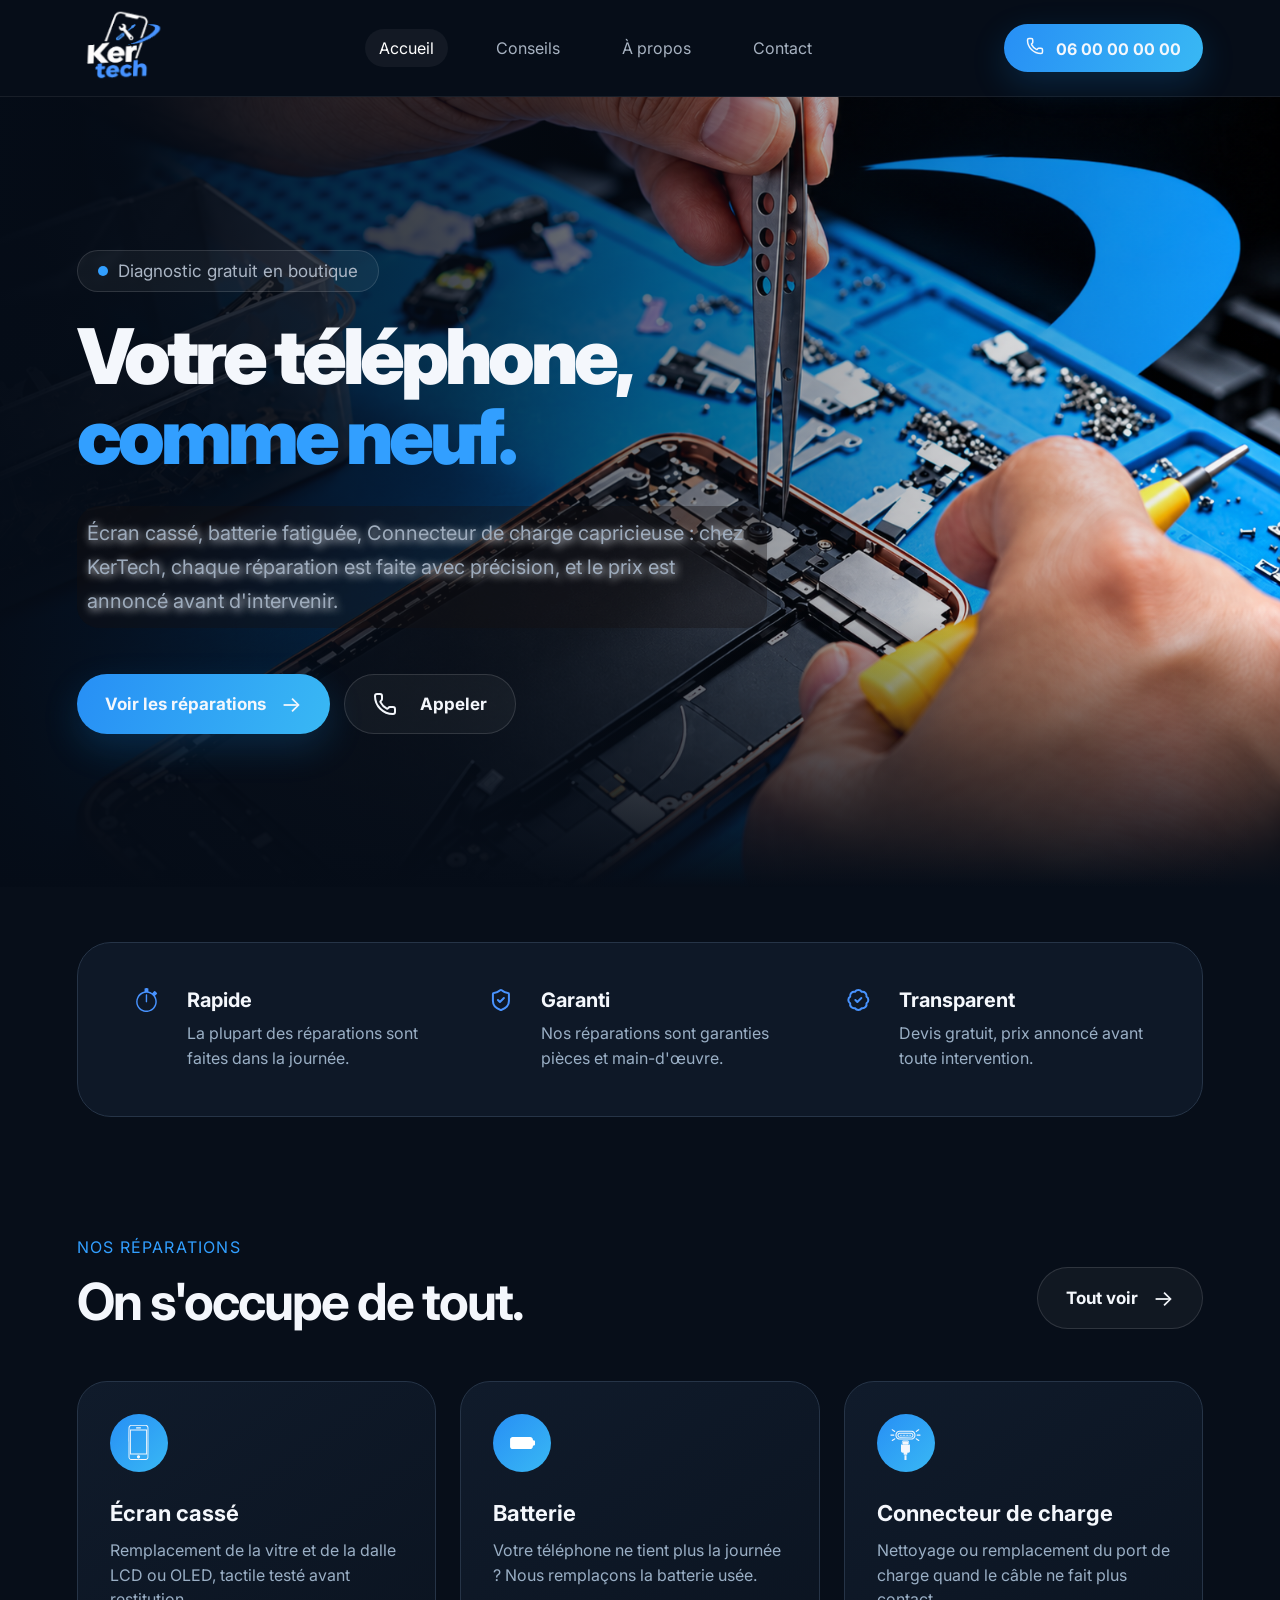
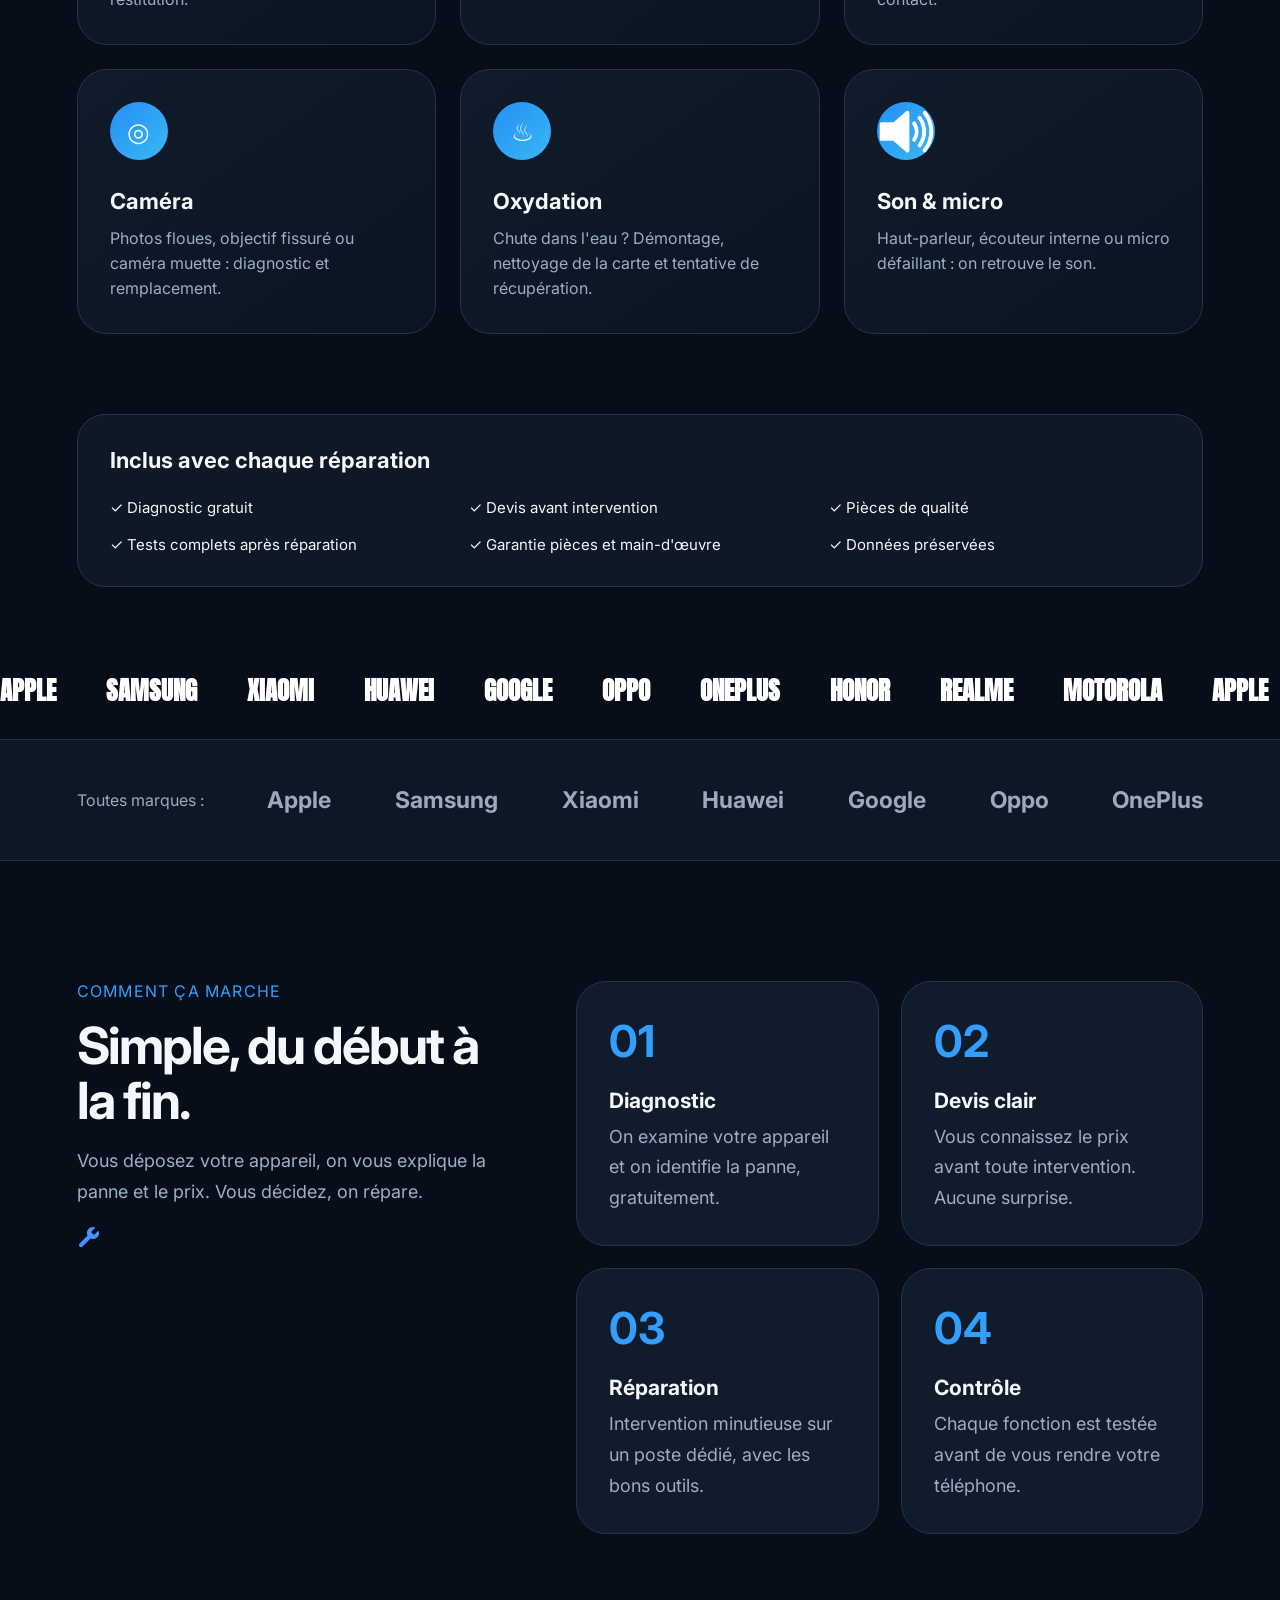
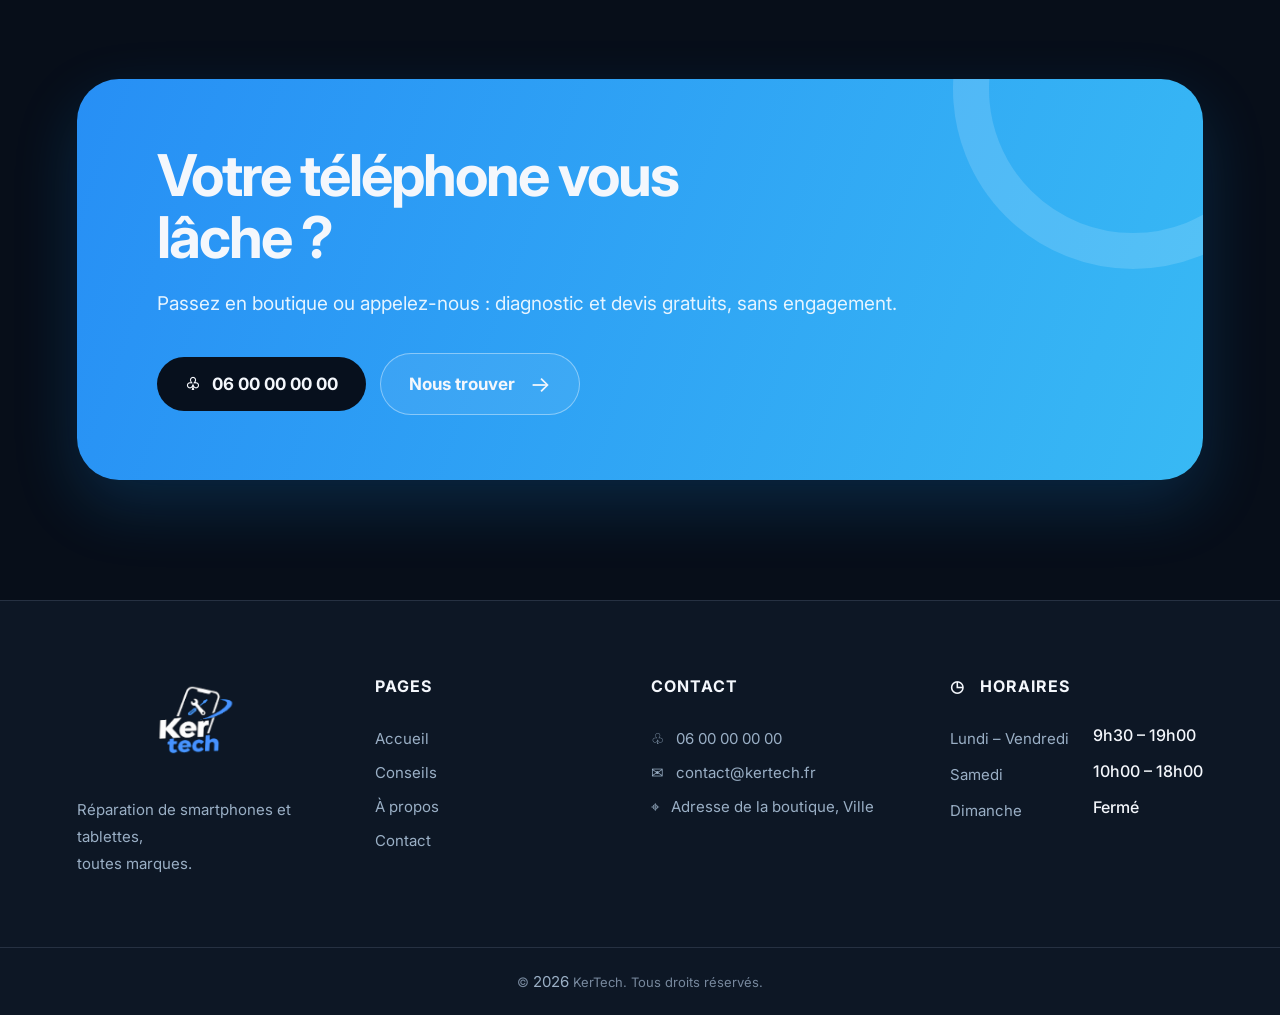
==== commit 9fd60f09: "Bandeau marque" ====
--- a/index.html
+++ b/index.html
@@ -3,6 +3,12 @@
   <head>
     <meta charset="UTF-8" />
     <meta name="viewport" content="width=device-width, initial-scale=1" />
+    <link rel="preconnect" href="https://fonts.googleapis.com" />
+    <link rel="preconnect" href="https://fonts.gstatic.com" crossorigin />
+    <link
+      href="https://fonts.googleapis.com/css2?family=Anton&display=swap"
+      rel="stylesheet"
+    />
     <meta
       name="description"
       content="KerTech, réparation de smartphones et tablettes toutes marques. Diagnostic et devis gratuits."
@@ -265,20 +271,27 @@
           </article>
           <article class="repair-card">
             <i>
-              <svg xmlns="http://www.w3.org/2000/svg"
-     viewBox="0 0 75 75">
-
-    <path
-        d="M39.389,13.769 L22.235,28.606 L6,28.606 L6,47.699 L21.989,47.699 L39.389,62.75 L39.389,13.769z"
-        style="stroke:#FFFFFF;stroke-width:5;stroke-linejoin:round;fill:#FFFFFF;"
-    />
-
-    <path
-        d="M48,27.6a19.5,19.5 0 0 1 0,21.4M55.1,20.5a30,30 0 0 1 0,35.6M61.6,14a38.8,38.8 0 0 1 0,48.6"
-        style="fill:none;stroke:#FFFFFF;stroke-width:5;stroke-linecap:round;"
-    />
-
-</svg>
+              <svg xmlns="http://www.w3.org/2000/svg" viewBox="0 0 75 75">
+                <path
+                  d="M39.389,13.769 L22.235,28.606 L6,28.606 L6,47.699 L21.989,47.699 L39.389,62.75 L39.389,13.769z"
+                  style="
+                    stroke: #ffffff;
+                    stroke-width: 5;
+                    stroke-linejoin: round;
+                    fill: #ffffff;
+                  "
+                />
+
+                <path
+                  d="M48,27.6a19.5,19.5 0 0 1 0,21.4M55.1,20.5a30,30 0 0 1 0,35.6M61.6,14a38.8,38.8 0 0 1 0,48.6"
+                  style="
+                    fill: none;
+                    stroke: #ffffff;
+                    stroke-width: 5;
+                    stroke-linecap: round;
+                  "
+                />
+              </svg>
             </i>
             <h3>Son & micro</h3>
             <p>
@@ -288,7 +301,7 @@
           </article>
         </div>
       </section>
-       <section class="container included">
+      <section class="container included">
         <h2>Inclus avec chaque réparation</h2>
         <div>
           <span>✓ Diagnostic gratuit</span
@@ -299,6 +312,39 @@
           ><span>✓ Données préservées</span>
         </div>
       </section>
+
+      <section class="marquee">
+        <div class="marquee-track">
+          <!-- Premier groupe -->
+          <div class="marquee-group">
+            <span>Apple</span>
+            <span>Samsung</span>
+            <span>Xiaomi</span>
+            <span>Huawei</span>
+            <span>Google</span>
+            <span>Oppo</span>
+            <span>OnePlus</span>
+            <span>Honor</span>
+            <span>Realme</span>
+            <span>Motorola</span>
+          </div>
+
+          <!-- Deuxième groupe -->
+          <div class="marquee-group" aria-hidden="true">
+            <span>Apple</span>
+            <span>Samsung</span>
+            <span>Xiaomi</span>
+            <span>Huawei</span>
+            <span>Google</span>
+            <span>Oppo</span>
+            <span>OnePlus</span>
+            <span>Honor</span>
+            <span>Realme</span>
+            <span>Motorola</span>
+          </div>
+        </div>
+      </section>
+
       <section class="brand-band">
         <div class="container brands">
           <span>Toutes marques :</span><b>Apple</b><b>Samsung</b><b>Xiaomi</b
@@ -384,8 +430,7 @@
         </div>
         <div>
           <h3>PAGES</h3>
-          <a href="index.html">Accueil</a
-          ><a href="conseils.html">Conseils</a
+          <a href="index.html">Accueil</a><a href="conseils.html">Conseils</a
           ><a href="apropos.html">À propos</a><a href="contact.html">Contact</a>
         </div>
         <div>
--- a/css/style.css
+++ b/css/style.css
@@ -37,10 +37,11 @@
   justify-content: space-between;
 }
 .logo {
-  width: 78px;
-  height: 78px;
-  display: flex;
-  align-items: center;
+  width: auto;
+  height: 105px;
+  display: flex;
+  align-items: center;
+  padding-top: 10px;
 }
 .logo img {
   width: 100%;
@@ -637,6 +638,15 @@
   font-size: 14px;
   padding: 13px 20px;
 }
+@media (max-width: 1400px) {
+  .hero-inner > p {
+    text-shadow: 2px 2px 8px #f4f7fc;
+    background: #1510105c;
+    border-radius: 22px;
+    padding: 10px;
+  }
+}
+
 @media (max-width: 900px) {
   .nav {
     gap: 10px;
@@ -662,6 +672,7 @@
     font-size: 18px;
   }
 }
+
 @media (max-width: 650px) {
   .header {
     height: 78px;
@@ -726,6 +737,16 @@
   }
   .hero-inner > p {
     font-size: 16px;
+    padding: 5px;
+    background:
+      linear-gradient(
+        90deg,
+        rgba(5, 12, 23, 0.98) 0%,
+        rgba(5, 12, 23, 0.75) 35%,
+        rgba(5, 12, 23, 0.2) 75%,
+        transparent 100%
+      ),
+      linear-gradient(0deg, #070e19 0%, #070e19ab 0%);
   }
   .btn {
     font-size: 14px;
@@ -825,3 +846,51 @@
   color: #4893ff;
   width: 64px;
 }
+
+
+
+
+
+
+
+
+.marquee {
+  width: 100%;
+  overflow: hidden;
+  padding: 30px 0;
+}
+
+.marquee-track {
+  display: flex;
+  width: max-content;
+  animation: defilement 35s linear infinite;
+}
+
+.marquee-group {
+  display: flex;
+  align-items: center;
+  gap: 50px;
+  padding-right: 50px;
+  flex-shrink: 0;
+  font-family: anton;
+  text-transform: uppercase;
+}
+
+.marquee-group span {
+  color: white;
+  font-size: 25px;
+  font-weight: 700;
+  white-space: nowrap;
+}
+
+/* Animation infinie */
+
+@keyframes defilement {
+  from {
+    transform: translateX(0);
+  }
+
+  to {
+    transform: translateX(-50%);
+  }
+}
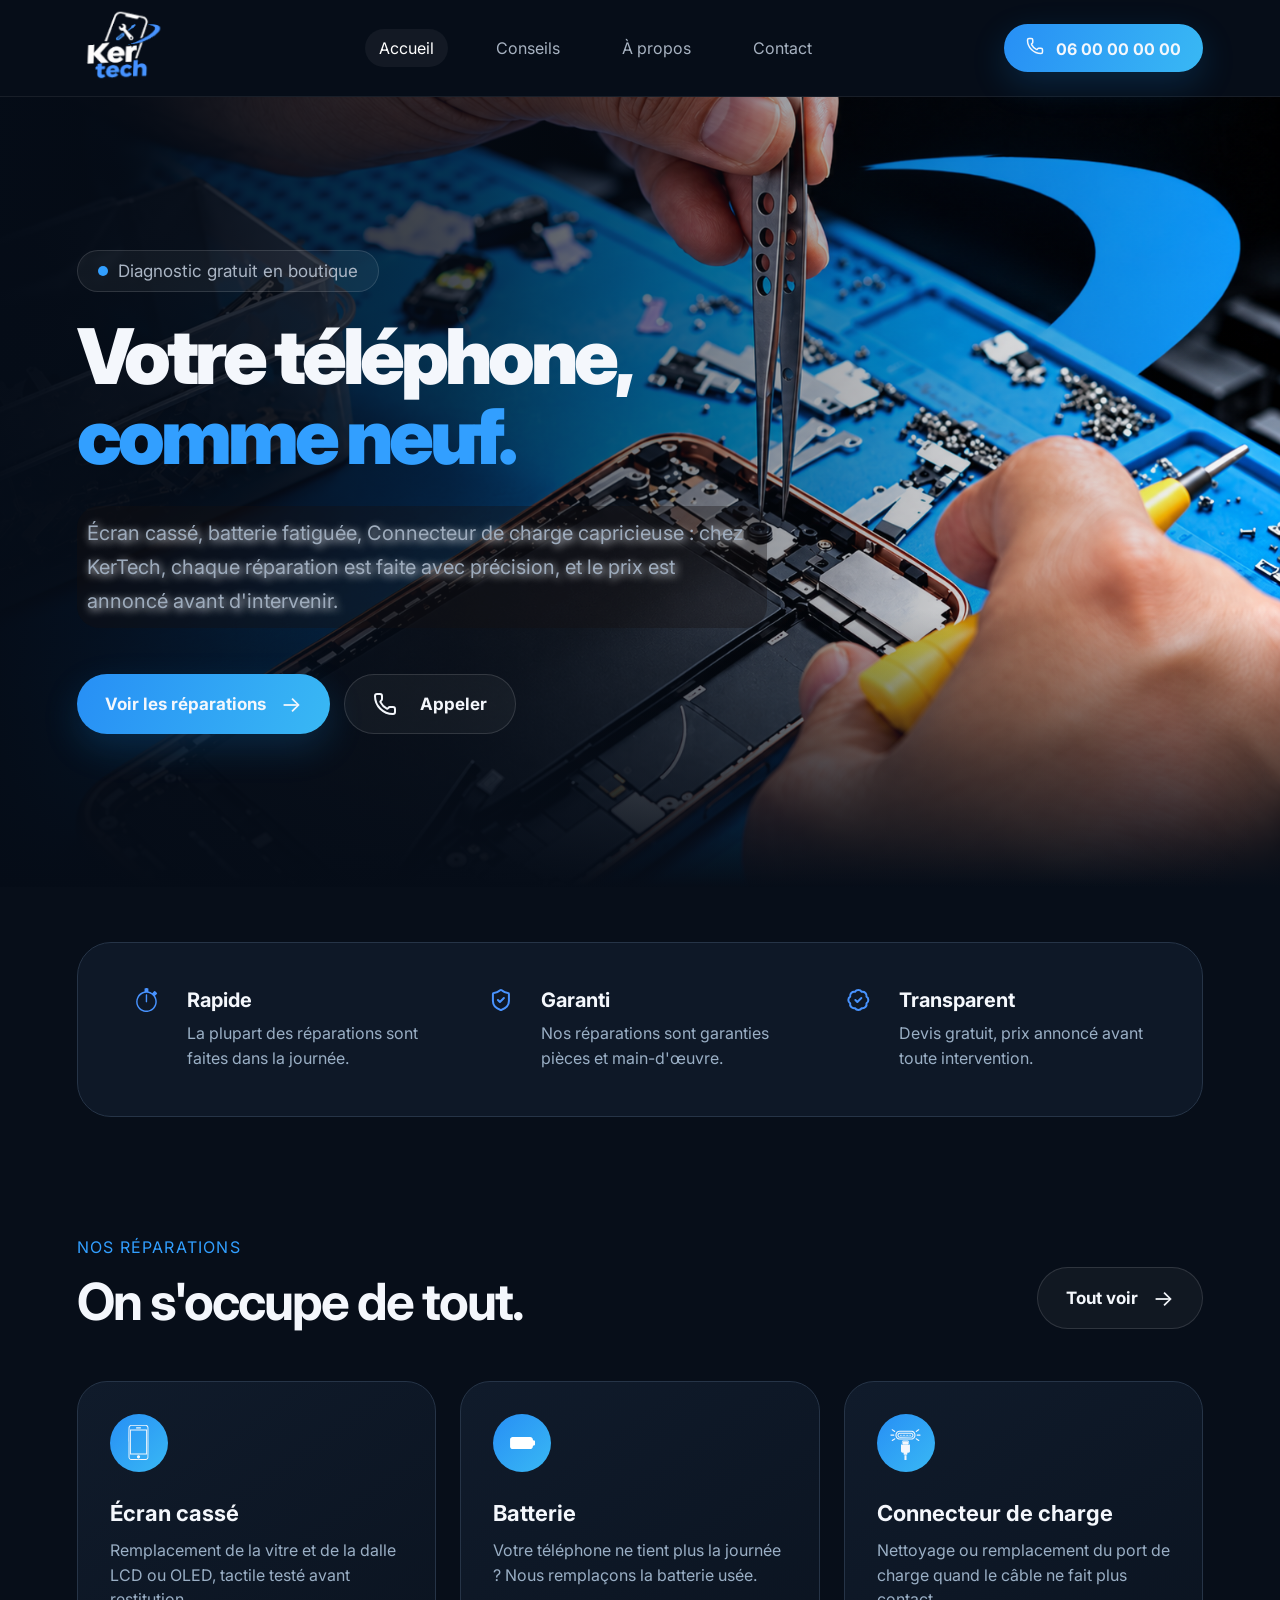
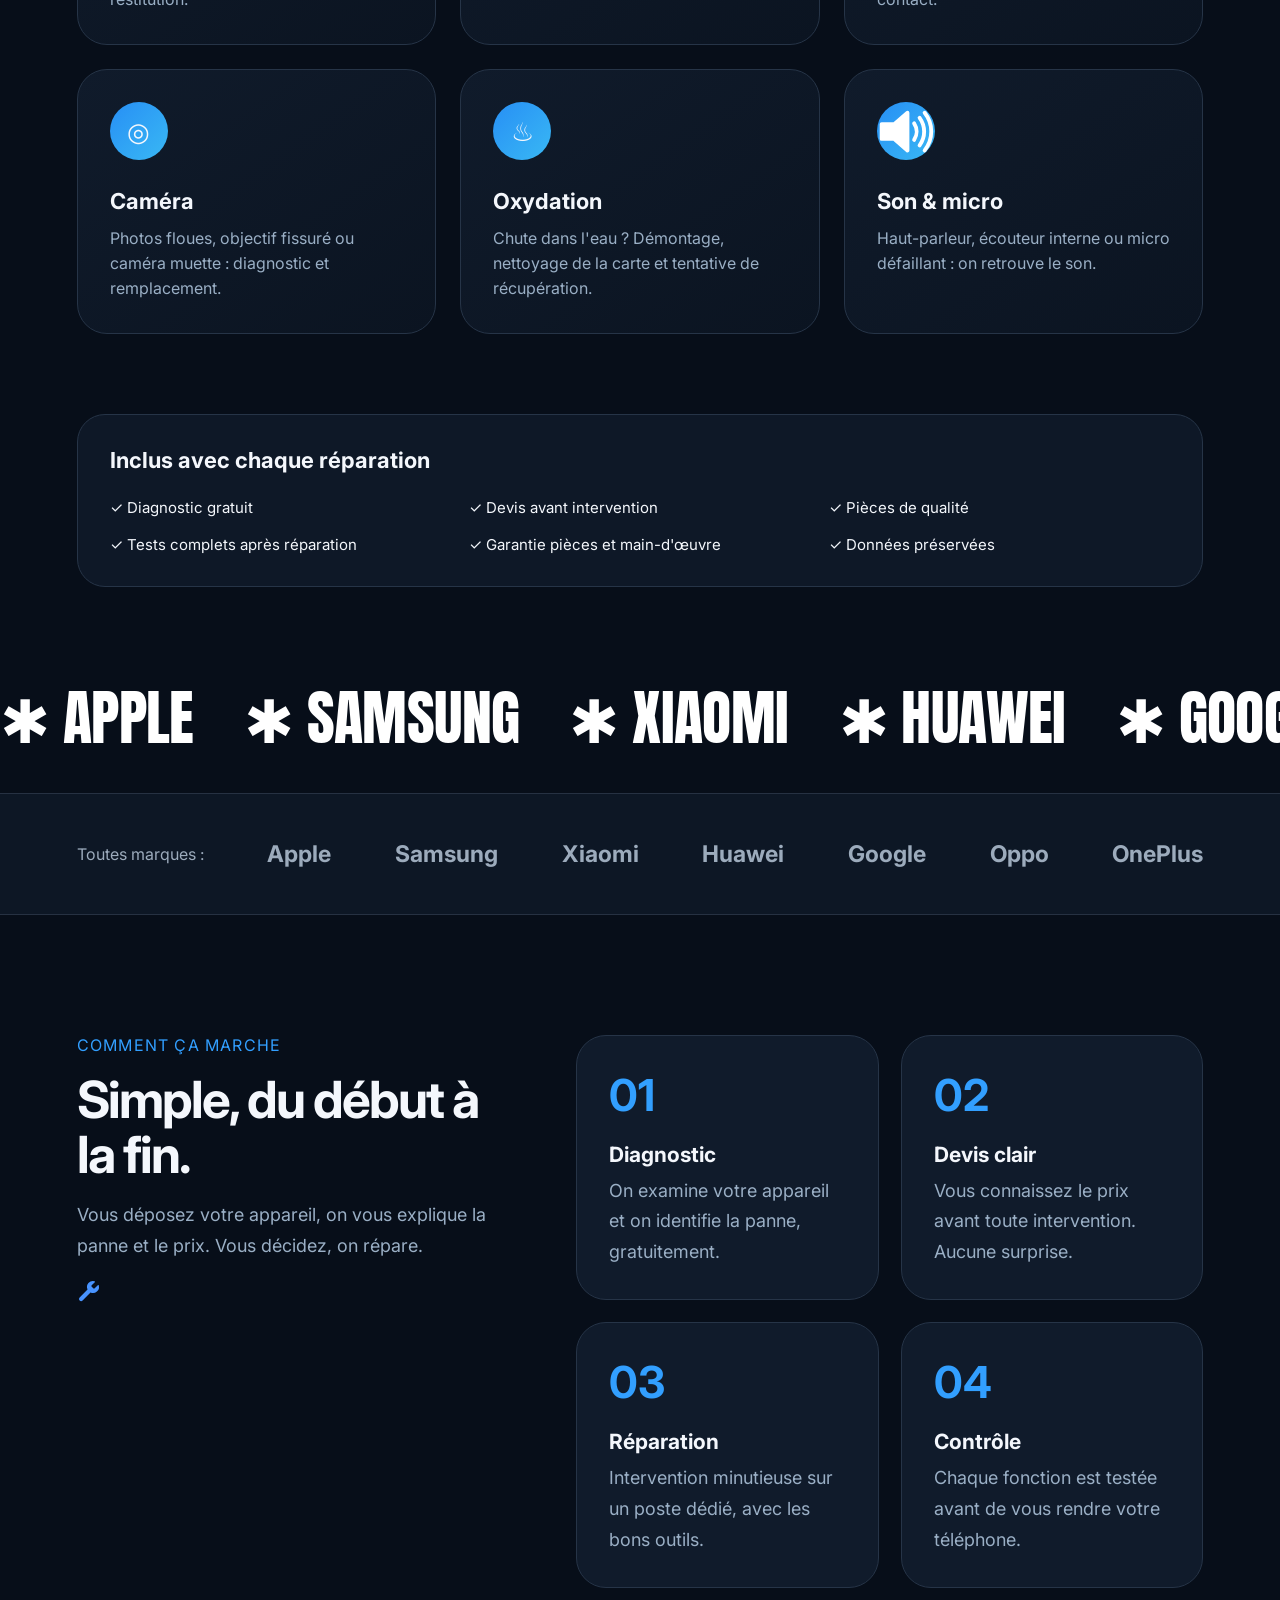
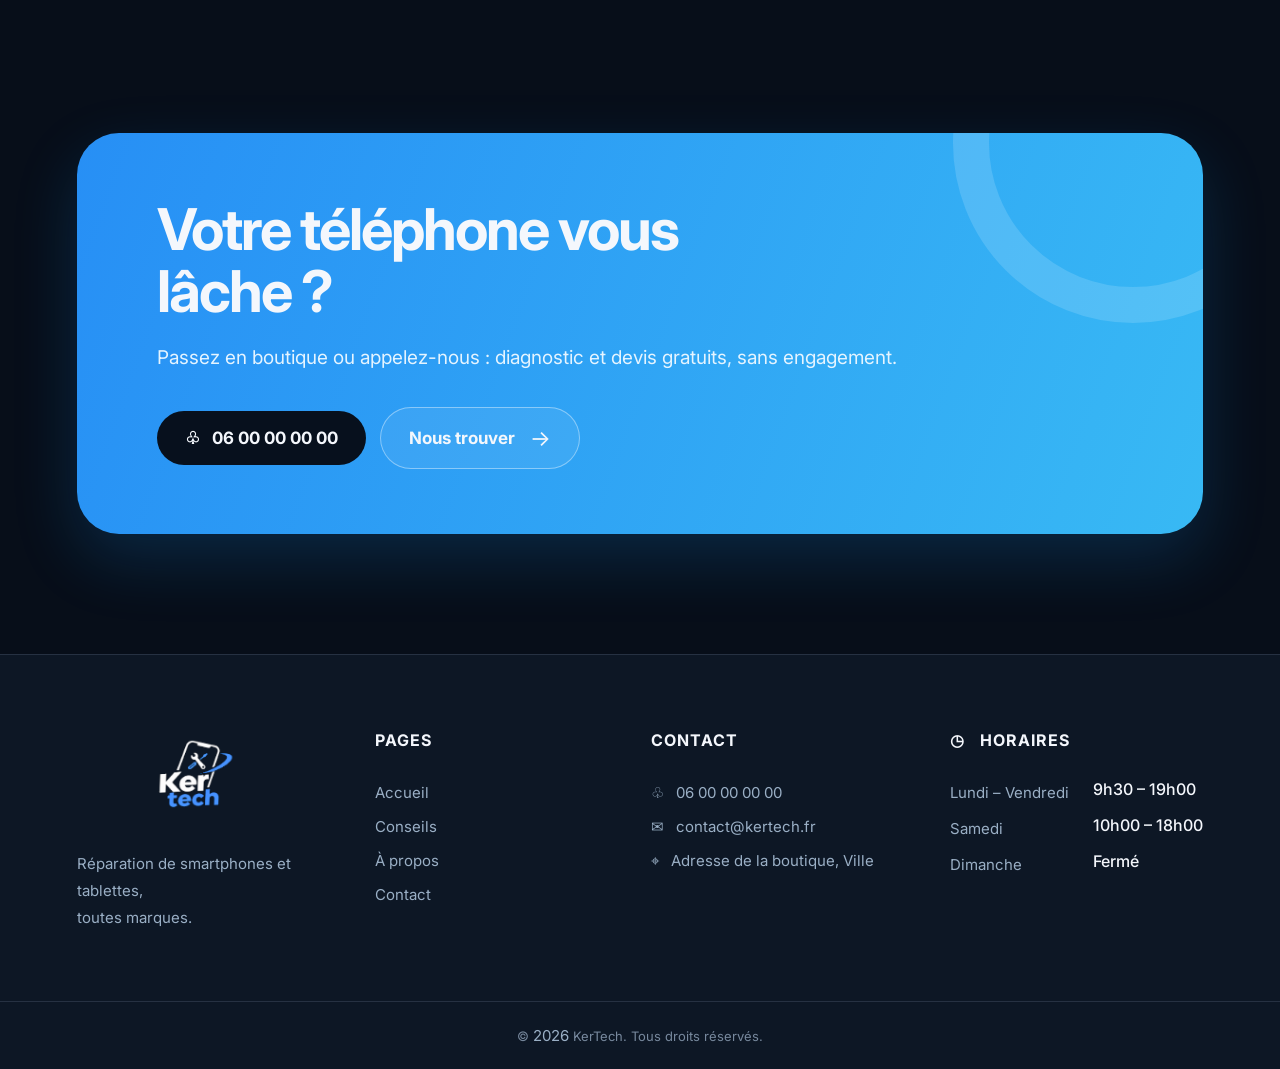
==== commit 28238e4e: "bando" ====
--- a/index.html
+++ b/index.html
@@ -315,32 +315,56 @@
 
       <section class="marquee">
         <div class="marquee-track">
-          <!-- Premier groupe -->
           <div class="marquee-group">
-            <span>Apple</span>
-            <span>Samsung</span>
-            <span>Xiaomi</span>
-            <span>Huawei</span>
-            <span>Google</span>
-            <span>Oppo</span>
-            <span>OnePlus</span>
-            <span>Honor</span>
-            <span>Realme</span>
-            <span>Motorola</span>
-          </div>
-
-          <!-- Deuxième groupe -->
+            <span>✱ Apple</span>
+            <span>✱ Samsung</span>
+            <span>✱ Xiaomi</span>
+            <span>✱ Huawei</span>
+            <span>✱ Google</span>
+            <span>✱ Oppo</span>
+            <span>✱ OnePlus</span>
+            <span>✱ Honor</span>
+            <span>✱ Realme</span>
+            <span>✱ Motorola</span>
+          </div>
+
           <div class="marquee-group" aria-hidden="true">
-            <span>Apple</span>
-            <span>Samsung</span>
-            <span>Xiaomi</span>
-            <span>Huawei</span>
-            <span>Google</span>
-            <span>Oppo</span>
-            <span>OnePlus</span>
-            <span>Honor</span>
-            <span>Realme</span>
-            <span>Motorola</span>
+            <span>✱ Apple</span>
+            <span>✱ Samsung</span>
+            <span>✱ Xiaomi</span>
+            <span>✱ Huawei</span>
+            <span>✱ Google</span>
+            <span>✱ Oppo</span>
+            <span>✱ OnePlus</span>
+            <span>✱ Honor</span>
+            <span>✱ Realme</span>
+            <span>✱ Motorola</span>
+          </div>
+
+          <div class="marquee-group" aria-hidden="true">
+            <span>✱ Apple</span>
+            <span>✱ Samsung</span>
+            <span>✱ Xiaomi</span>
+            <span>✱ Huawei</span>
+            <span>✱ Google</span>
+            <span>✱ Oppo</span>
+            <span>✱ OnePlus</span>
+            <span>✱ Honor</span>
+            <span>✱ Realme</span>
+            <span>✱ Motorola</span>
+          </div>
+
+          <div class="marquee-group" aria-hidden="true">
+            <span>✱ Apple</span>
+            <span>✱ Samsung</span>
+            <span>✱ Xiaomi</span>
+            <span>✱ Huawei</span>
+            <span>✱ Google</span>
+            <span>✱ Oppo</span>
+            <span>✱ OnePlus</span>
+            <span>✱ Honor</span>
+            <span>✱ Realme</span>
+            <span>✱ Motorola</span>
           </div>
         </div>
       </section>
--- a/css/style.css
+++ b/css/style.css
@@ -292,7 +292,7 @@
   display: flex;
   justify-content: space-between;
   align-items: center;
-  gap: 22px;
+  /* gap: 22px;*/
   flex-wrap: wrap;
   color: #9cabbc;
 }
@@ -638,6 +638,48 @@
   font-size: 14px;
   padding: 13px 20px;
 }
+
+.marquee {
+  width: 100%;
+  overflow: hidden;
+  padding: 30px 0;
+}
+
+.marquee-track {
+  display: flex;
+  width: max-content;
+  animation: defilement 35s linear infinite;
+  will-change: transform;
+}
+
+.marquee-group {
+  display: flex;
+  align-items: center;
+  gap: 50px;
+  padding-right: 50px;
+  flex-shrink: 0;
+  font-family: Anton, sans-serif;
+  text-transform: uppercase;
+}
+
+.marquee-group span {
+  color: white;
+  font-size: 60px;
+  font-weight: 400;
+  letter-spacing: -0.01em;
+  white-space: nowrap;
+}
+
+@keyframes defilement {
+  from {
+    transform: translateX(0);
+  }
+
+  to {
+    transform: translateX(-25%);
+  }
+}
+
 @media (max-width: 1400px) {
   .hero-inner > p {
     text-shadow: 2px 2px 8px #f4f7fc;
@@ -846,51 +888,3 @@
   color: #4893ff;
   width: 64px;
 }
-
-
-
-
-
-
-
-
-.marquee {
-  width: 100%;
-  overflow: hidden;
-  padding: 30px 0;
-}
-
-.marquee-track {
-  display: flex;
-  width: max-content;
-  animation: defilement 35s linear infinite;
-}
-
-.marquee-group {
-  display: flex;
-  align-items: center;
-  gap: 50px;
-  padding-right: 50px;
-  flex-shrink: 0;
-  font-family: anton;
-  text-transform: uppercase;
-}
-
-.marquee-group span {
-  color: white;
-  font-size: 25px;
-  font-weight: 700;
-  white-space: nowrap;
-}
-
-/* Animation infinie */
-
-@keyframes defilement {
-  from {
-    transform: translateX(0);
-  }
-
-  to {
-    transform: translateX(-50%);
-  }
-}
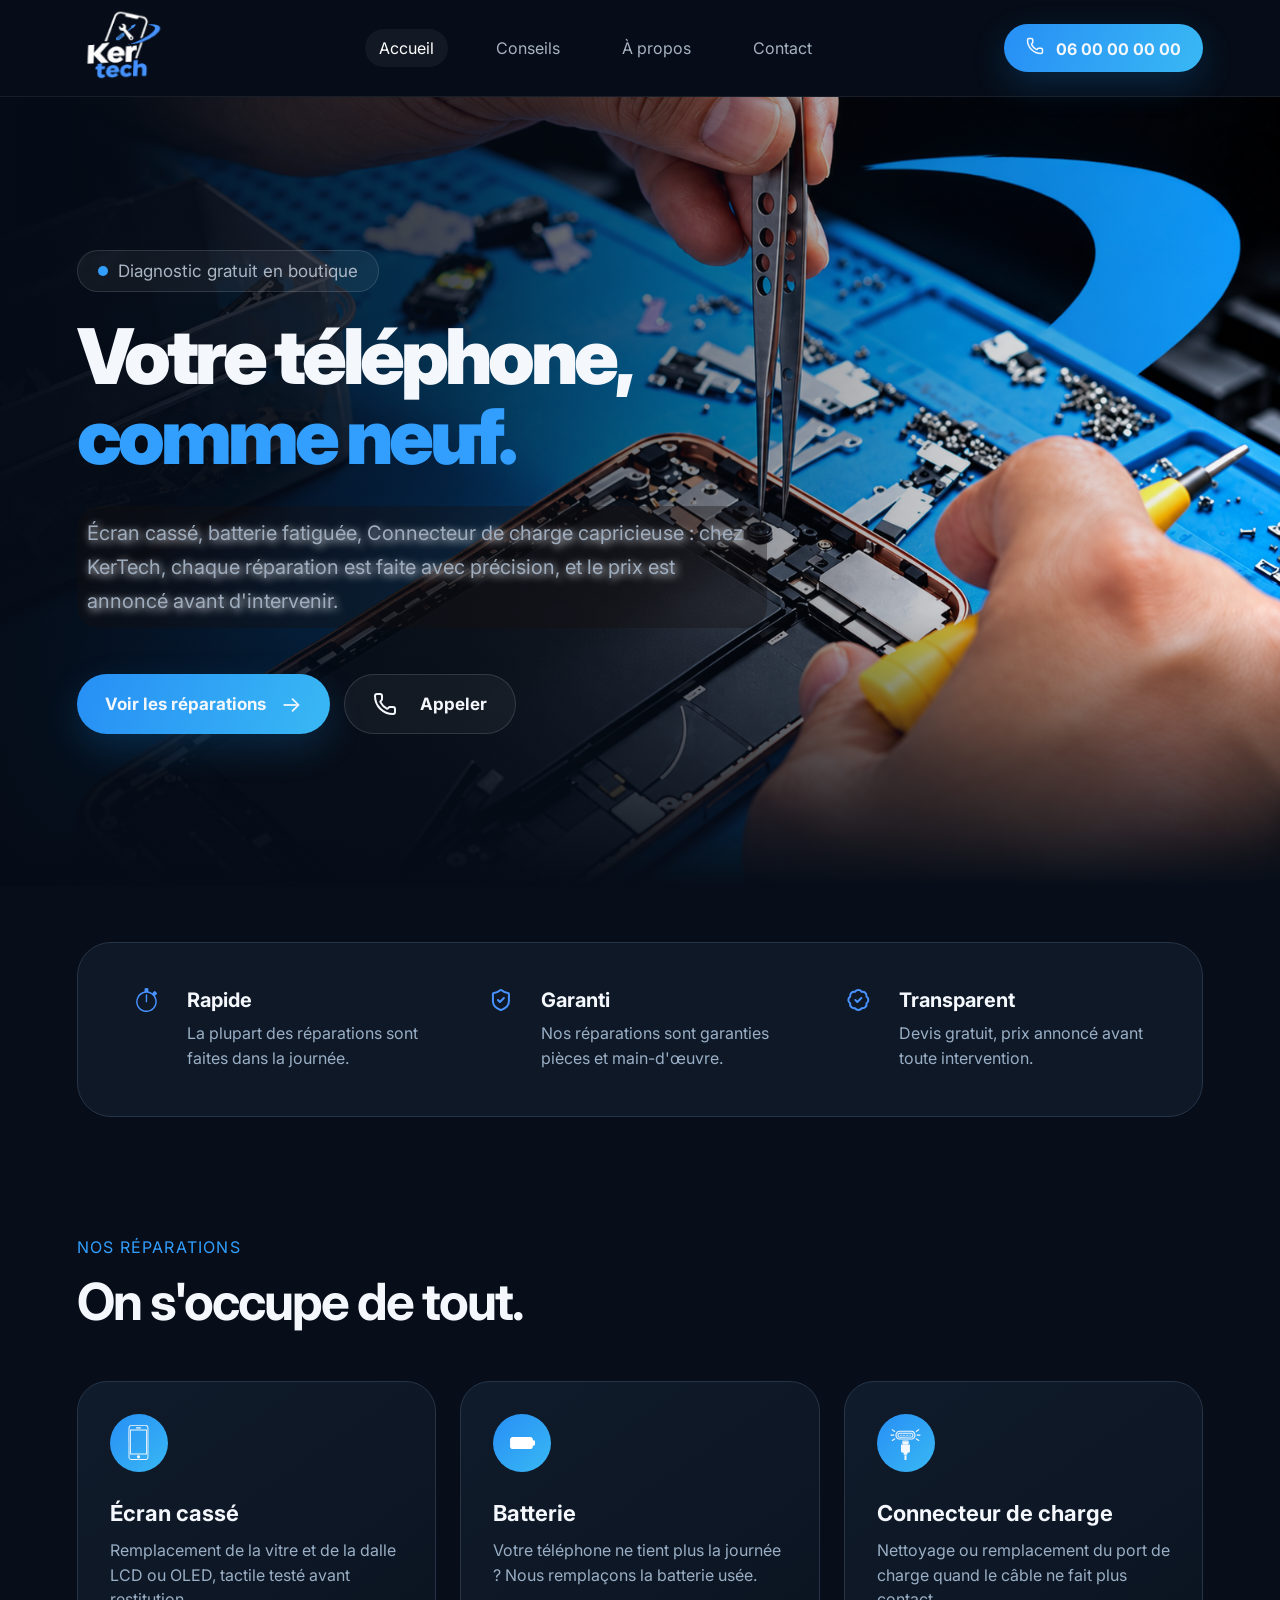
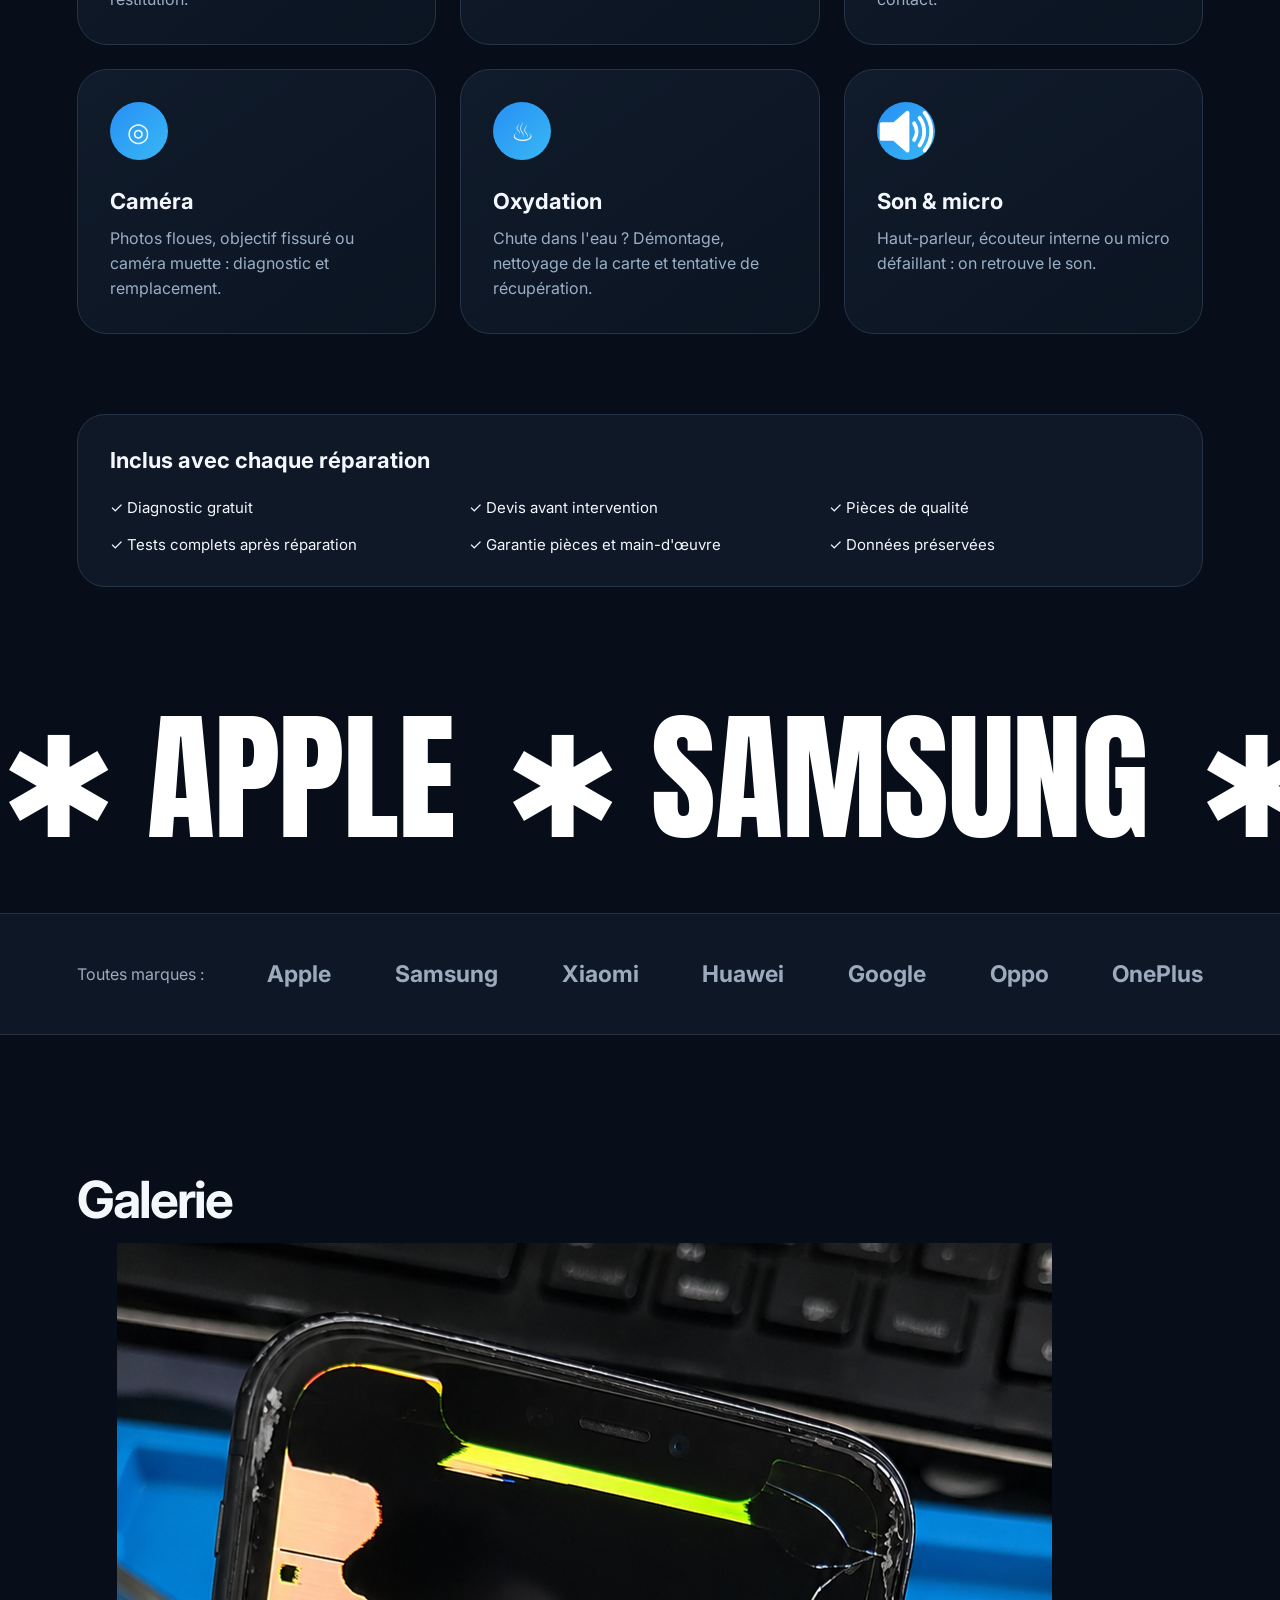
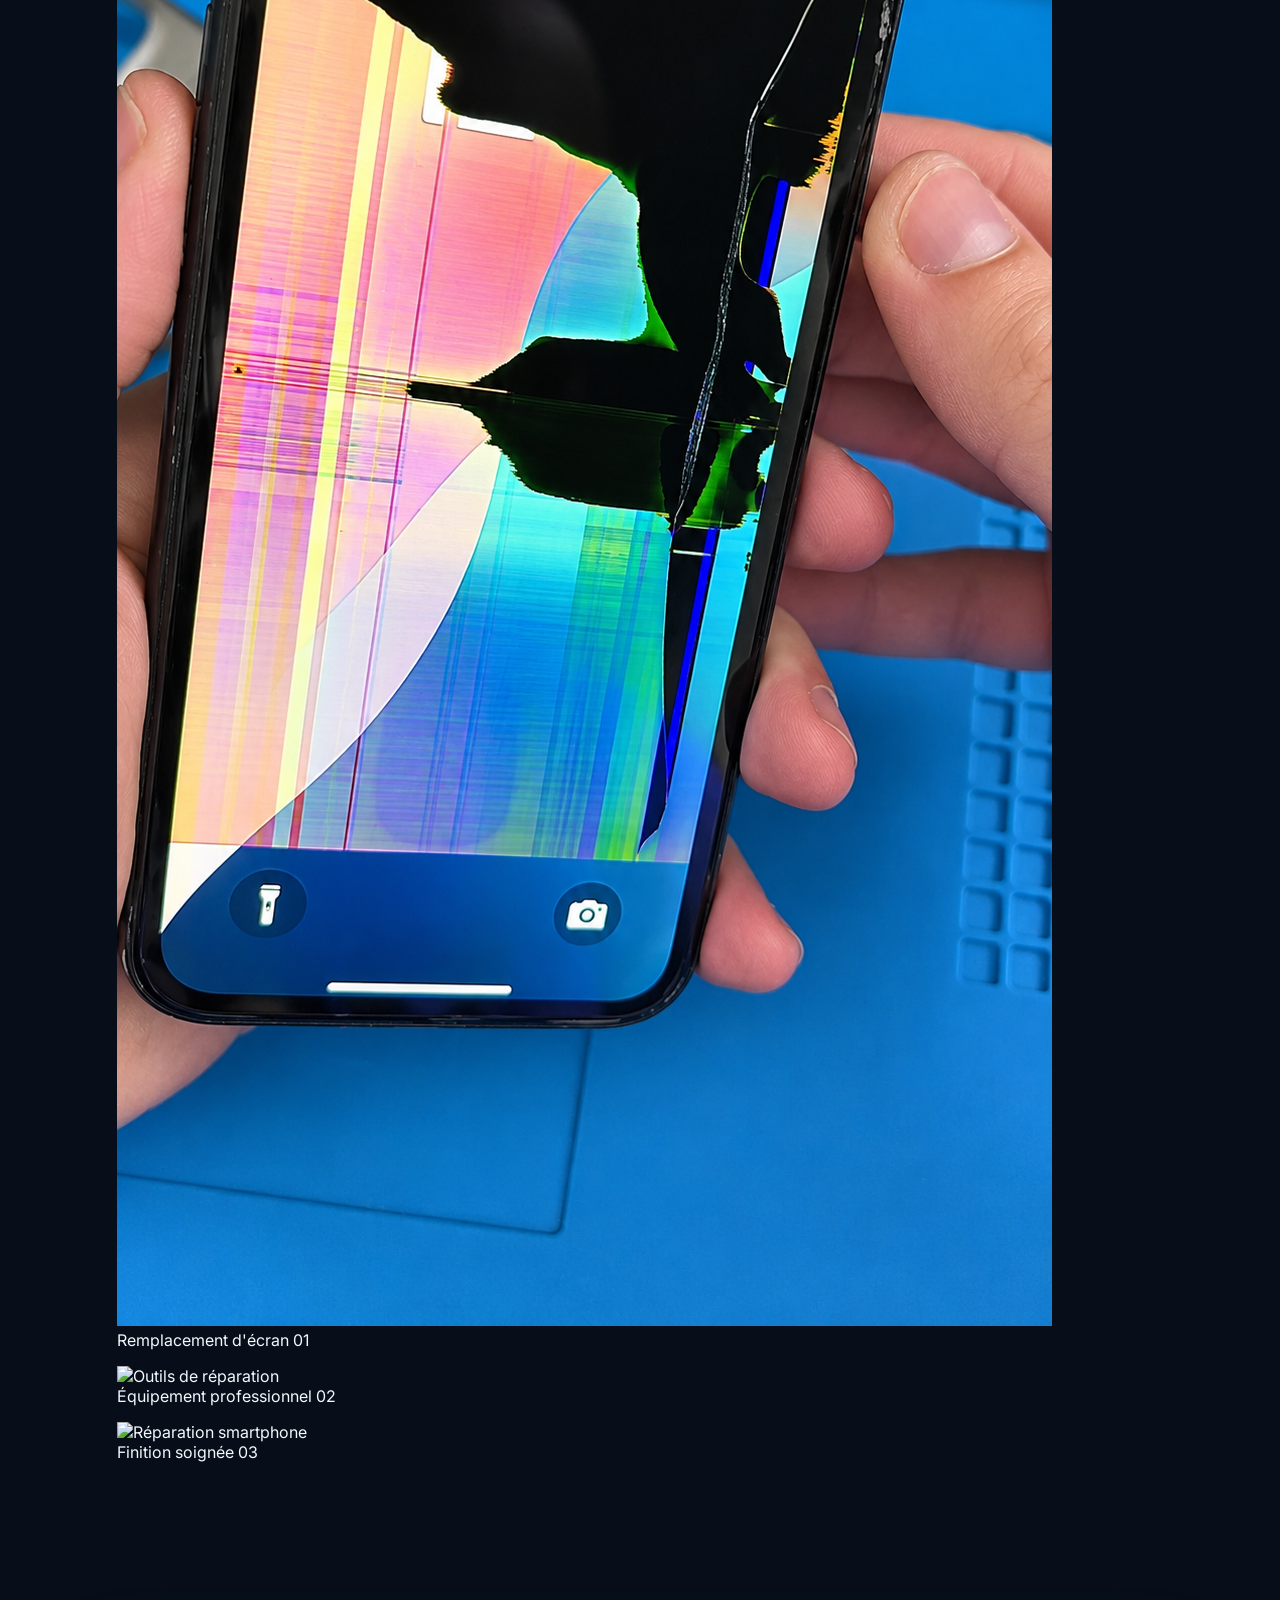
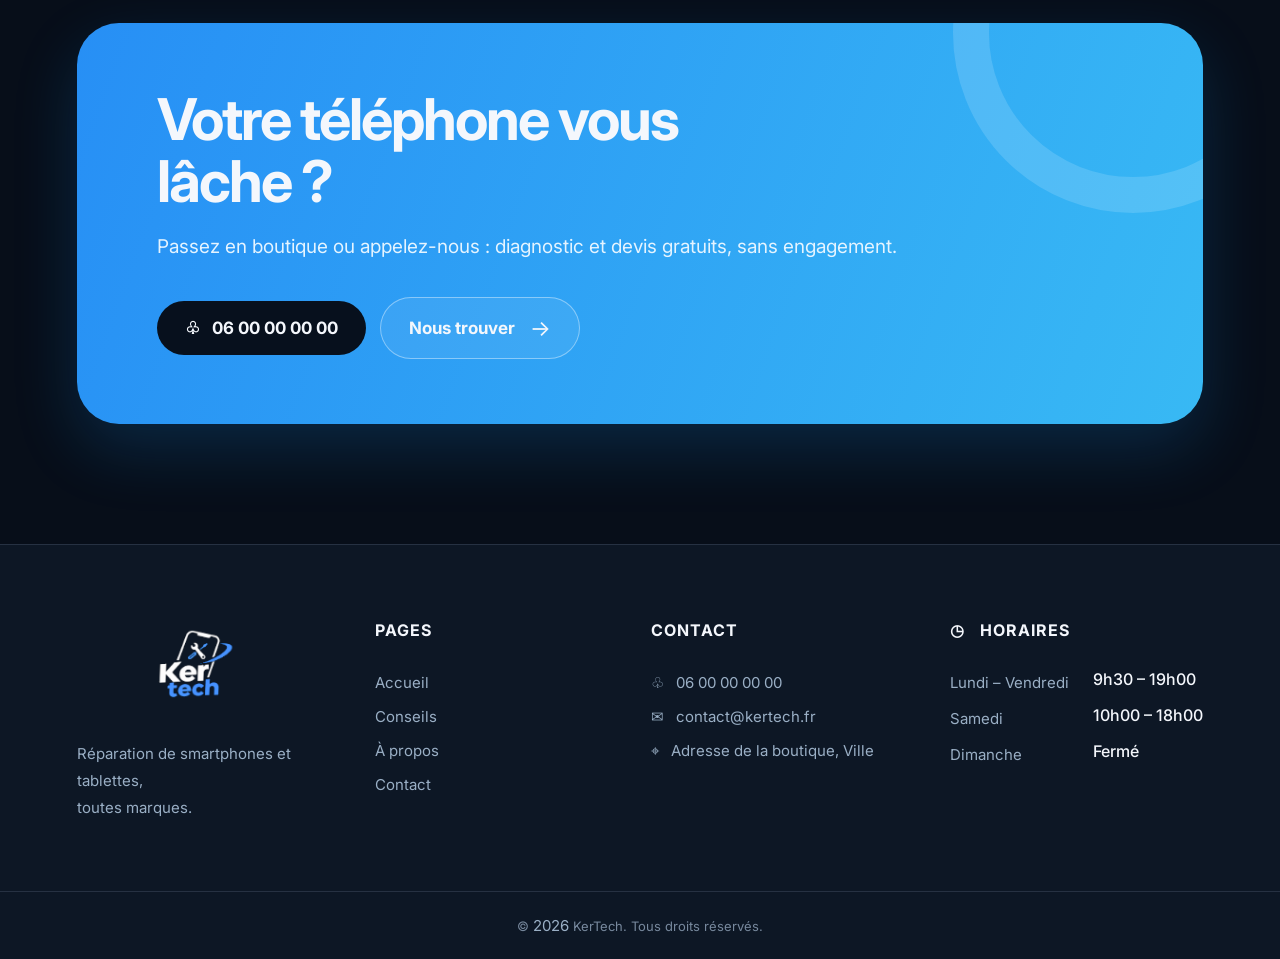
==== commit 814aa566: "update" ====
--- a/index.html
+++ b/index.html
@@ -175,7 +175,6 @@
             <label>NOS RÉPARATIONS</label>
             <h2>On s'occupe de tout.</h2>
           </div>
-          <a class="btn outline" href="reparations.html">Tout voir <b>→</b></a>
         </div>
         <div class="repair-grid">
           <article class="repair-card">
@@ -377,55 +376,43 @@
       </section>
       <section class="section container process">
         <div>
-          <label>COMMENT ÇA MARCHE</label>
-          <h2>Simple, du début à la fin.</h2>
-          <p>
-            Vous déposez votre appareil, on vous explique la panne et le prix.
-            Vous décidez, on répare.
-          </p>
-          <svg
-            xmlns="http://www.w3.org/2000/svg"
-            viewBox="0 0 24 24"
-            fill="currentColor"
-            width="24"
-            height="24"
-          >
-            <path
-              class="svg-cle"
-              d="M14.7 6.3a1 1 0 0 0 0 1.4l1.6 1.6a1 1 0 0 0 1.4 0l3.106-3.105c.32-.322.863-.22.983.218a6 6 0 0 1-8.259 7.057l-7.91 7.91a1 1 0 0 1-2.999-3l7.91-7.91a6 6 0 0 1 7.057-8.259c.438.12.54.662.219.984z"
-            />
-          </svg>
-        </div>
-        <div class="steps">
-          <article>
-            <strong>01</strong>
-            <h3>Diagnostic</h3>
-            <p>
-              On examine votre appareil et on identifie la panne, gratuitement.
-            </p>
-          </article>
-          <article>
-            <strong>02</strong>
-            <h3>Devis clair</h3>
-            <p>
-              Vous connaissez le prix avant toute intervention. Aucune surprise.
-            </p>
-          </article>
-          <article>
-            <strong>03</strong>
-            <h3>Réparation</h3>
-            <p>
-              Intervention minutieuse sur un poste dédié, avec les bons outils.
-            </p>
-          </article>
-          <article>
-            <strong>04</strong>
-            <h3>Contrôle</h3>
-            <p>
-              Chaque fonction est testée avant de vous rendre votre téléphone.
-            </p>
-          </article>
-        </div>
+          <h2>Galerie</h2>
+
+
+<div class="home-work-gallery">
+
+  <figure class="home-work-main">
+    <img src="assets/galerie1.png" alt="Réparation écran iPhone">
+
+    <figcaption>
+      Remplacement d'écran
+      <span>01</span>
+    </figcaption>
+  </figure>
+
+  <figure>
+    <img src="assets/gallery1.jpg" alt="Outils de réparation">
+
+    <figcaption>
+      Équipement professionnel
+      <span>02</span>
+    </figcaption>
+  </figure>
+
+  <figure>
+    <img src="assets/gallery-3.jpg" alt="Réparation smartphone">
+
+    <figcaption>
+      Finition soignée
+      <span>03</span>
+    </figcaption>
+  </figure>
+
+</div>
+
+
+
+
       </section>
       <section class="container cta">
         <div>
--- a/css/style.css
+++ b/css/style.css
@@ -648,7 +648,7 @@
 .marquee-track {
   display: flex;
   width: max-content;
-  animation: defilement 35s linear infinite;
+  animation: defilement 40s linear infinite;
   will-change: transform;
 }
 
@@ -664,7 +664,7 @@
 
 .marquee-group span {
   color: white;
-  font-size: 60px;
+  font-size: 140px;
   font-weight: 400;
   letter-spacing: -0.01em;
   white-space: nowrap;
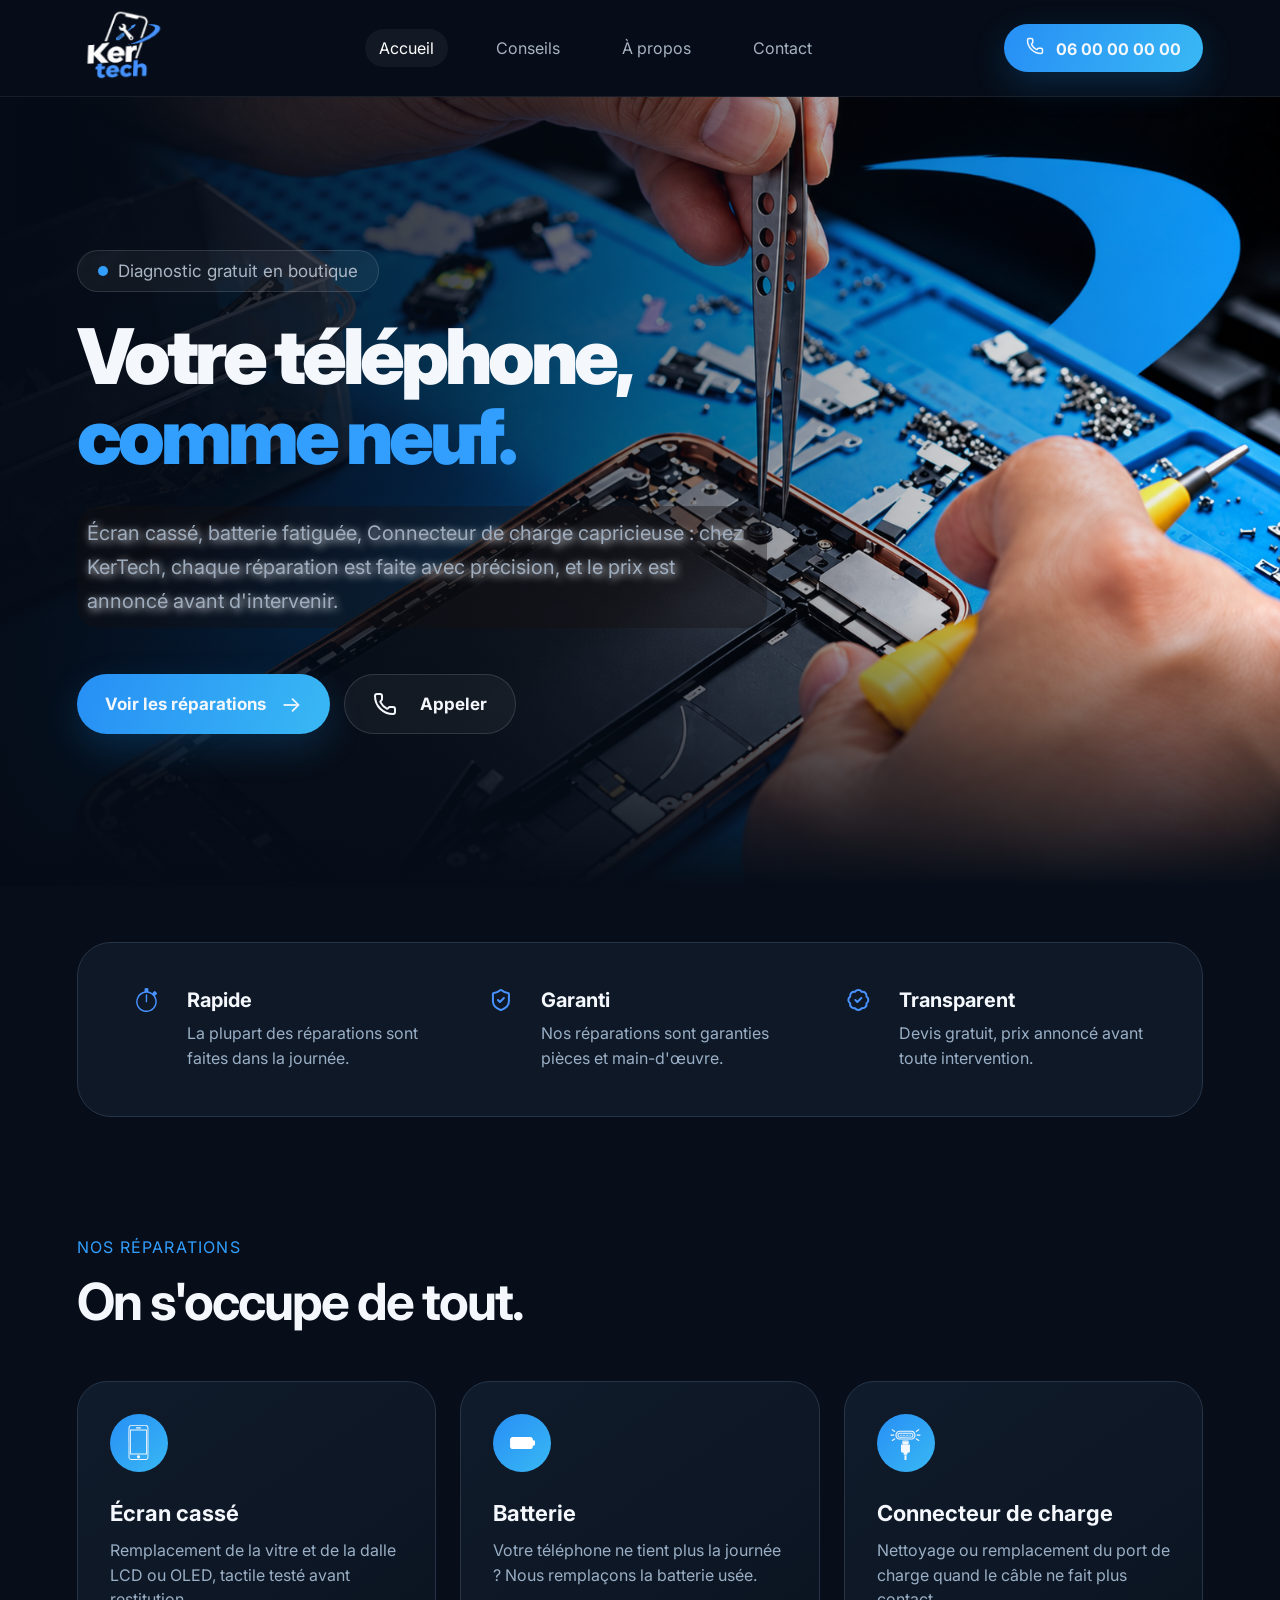
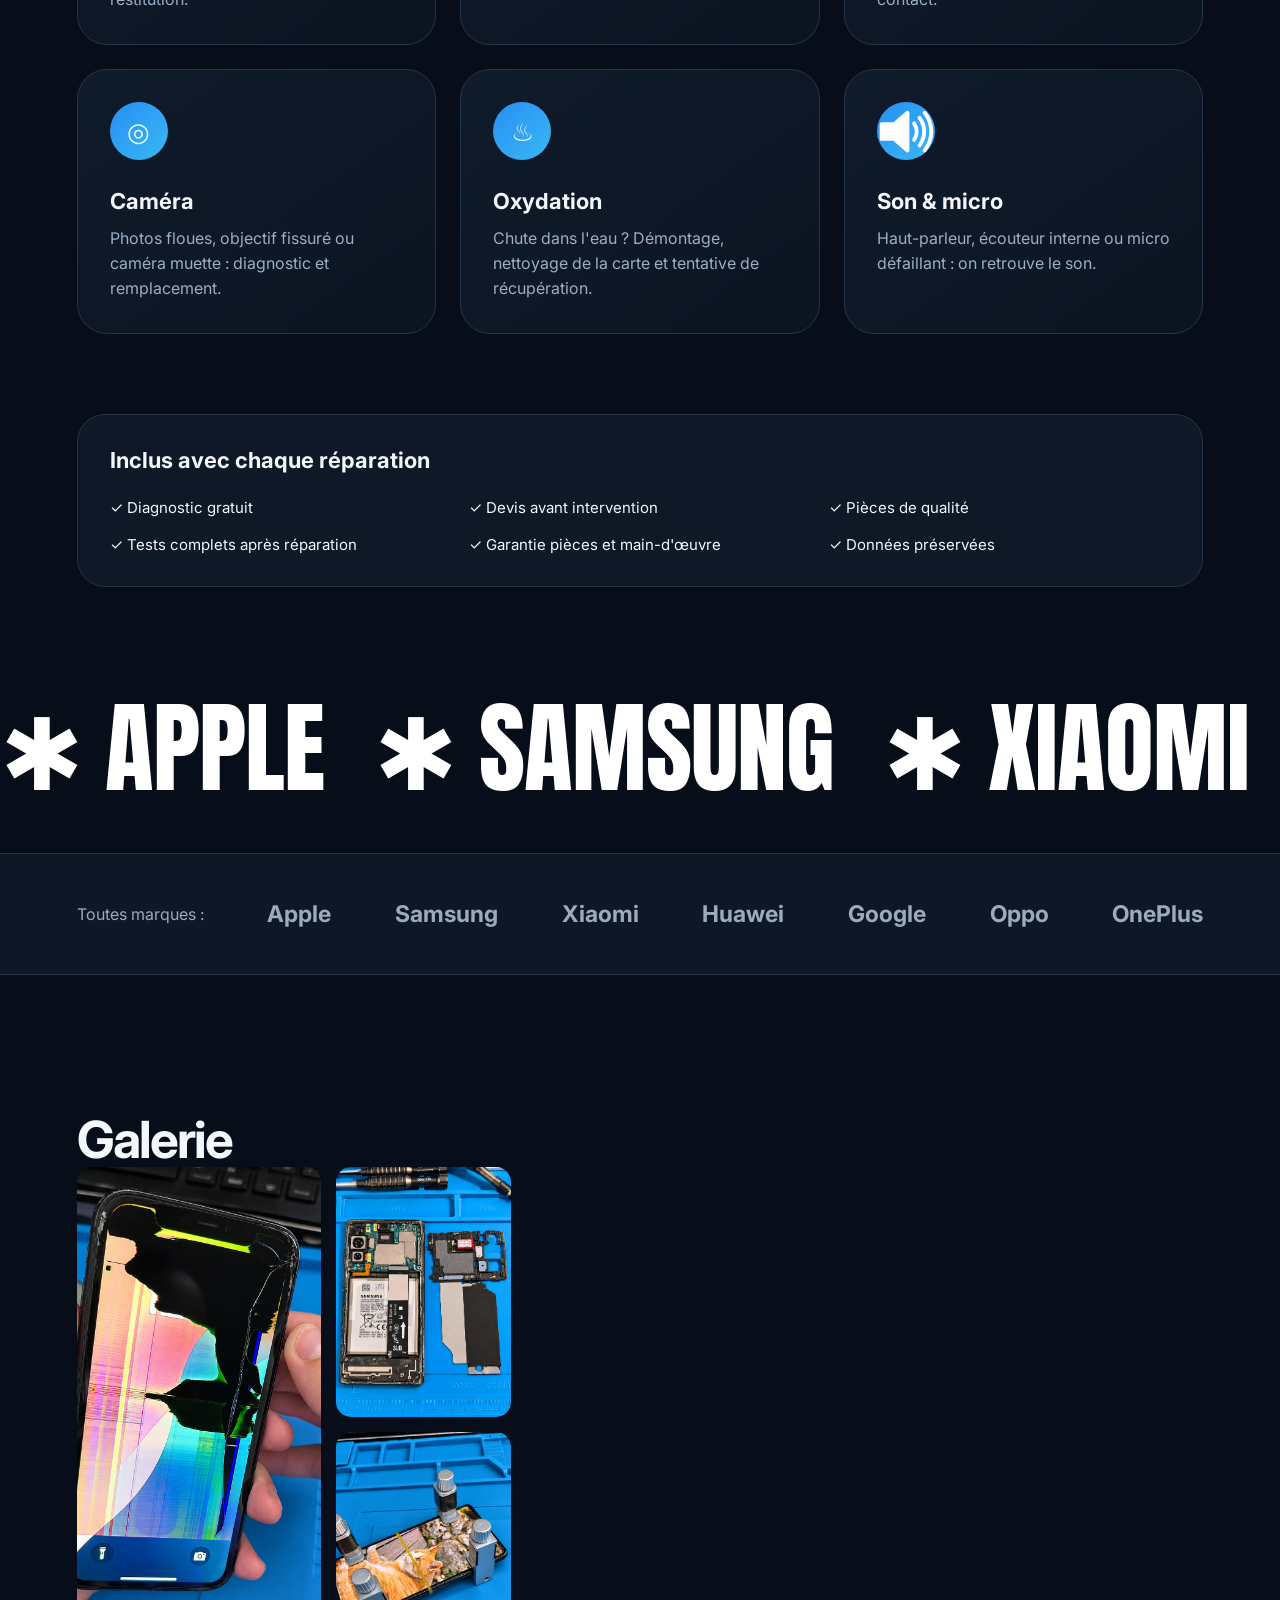
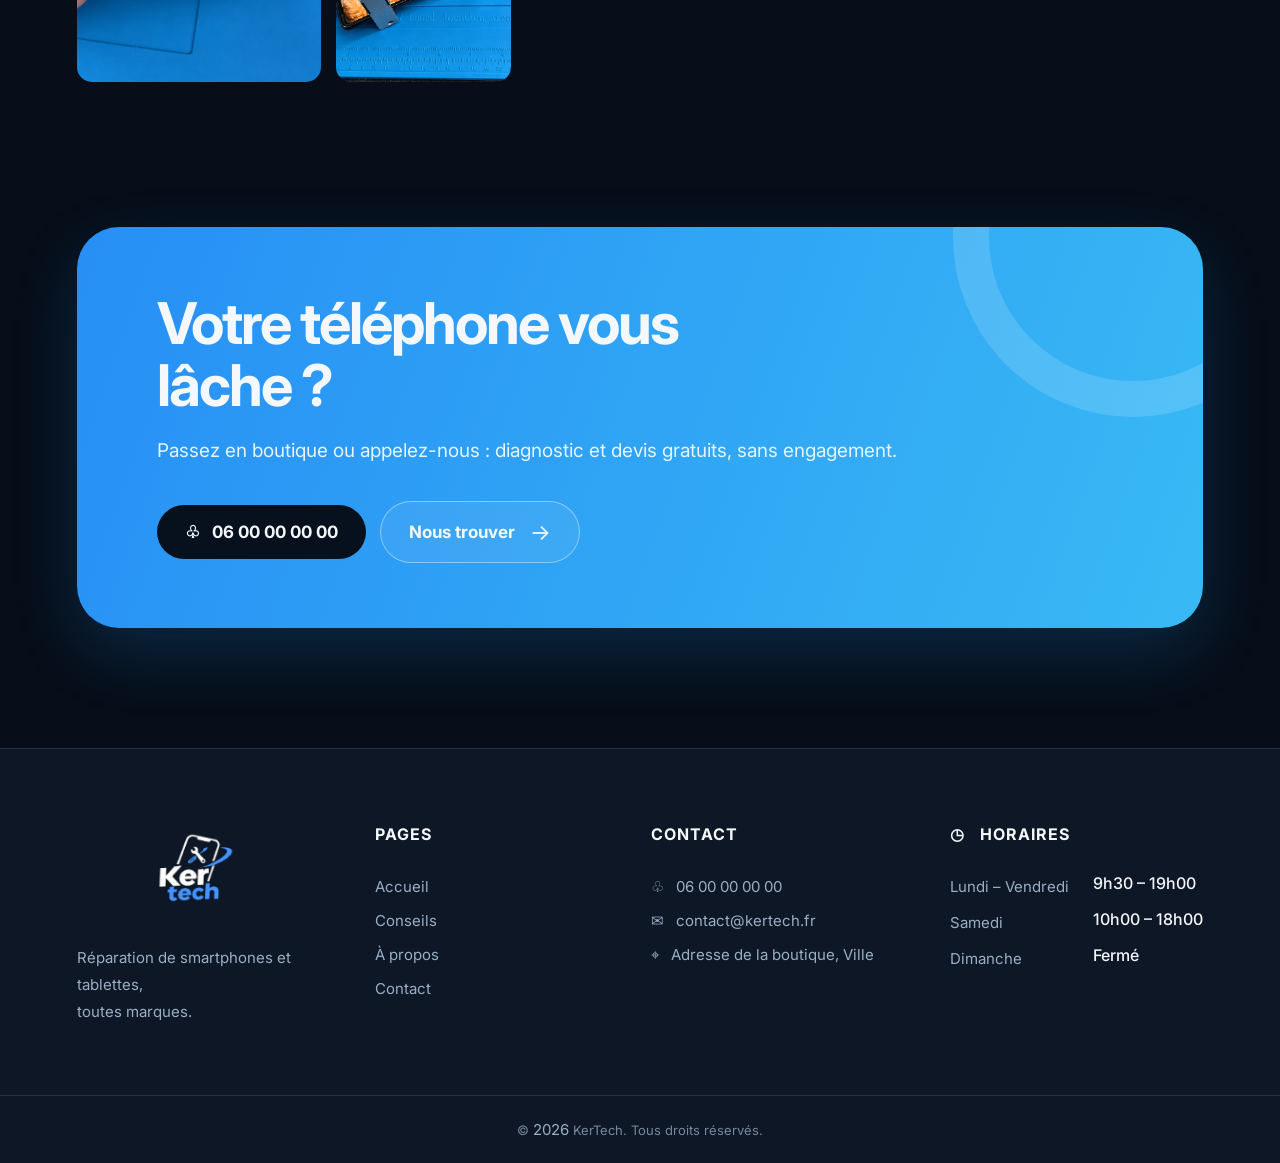
==== commit bd1e6b27: "Update" ====
--- a/index.html
+++ b/index.html
@@ -378,38 +378,24 @@
         <div>
           <h2>Galerie</h2>
 
-
 <div class="home-work-gallery">
 
   <figure class="home-work-main">
-    <img src="assets/galerie1.png" alt="Réparation écran iPhone">
-
-    <figcaption>
-      Remplacement d'écran
-      <span>01</span>
-    </figcaption>
+    <img src="assets/galerie1.png" alt="Réparation écran">
+    <figcaption>Remplacement d'écran <span>01</span></figcaption>
   </figure>
 
   <figure>
-    <img src="assets/gallery1.jpg" alt="Outils de réparation">
-
-    <figcaption>
-      Équipement professionnel
-      <span>02</span>
-    </figcaption>
+    <img src="assets/s20ouvert.png" alt="Équipement professionnel">
+    <figcaption>Équipement professionnel <span>02</span></figcaption>
   </figure>
 
   <figure>
-    <img src="assets/gallery-3.jpg" alt="Réparation smartphone">
-
-    <figcaption>
-      Finition soignée
-      <span>03</span>
-    </figcaption>
+    <img src="assets/s20fini.png" alt="Finition soignée">
+    <figcaption>Finition soignée <span>03</span></figcaption>
   </figure>
 
 </div>
-
 
 
 
--- a/css/style.css
+++ b/css/style.css
@@ -664,11 +664,63 @@
 
 .marquee-group span {
   color: white;
-  font-size: 140px;
+  font-size: 100px;
   font-weight: 400;
   letter-spacing: -0.01em;
   white-space: nowrap;
 }
+
+
+
+
+.home-work-gallery {
+  display: grid;
+
+  /* Deux colonnes */
+  grid-template-columns: 1.4fr 1fr;
+
+  /* Deux lignes identiques */
+  grid-template-rows: repeat(2, 250px);
+
+  gap: 15px;
+}
+
+/* Grande photo à gauche */
+.home-work-main {
+  grid-row: span 2;
+}
+
+/* Conteneur des photos */
+.home-work-gallery figure {
+  position: relative;
+  margin: 0;
+  overflow: hidden;
+  border-radius: 15px;
+}
+
+/* Images */
+.home-work-gallery img {
+  width: 100%;
+  height: 100%;
+  object-fit: cover;
+  display: block;
+}
+
+
+
+
+
+
+
+
+
+
+
+
+
+
+
+
 
 @keyframes defilement {
   from {
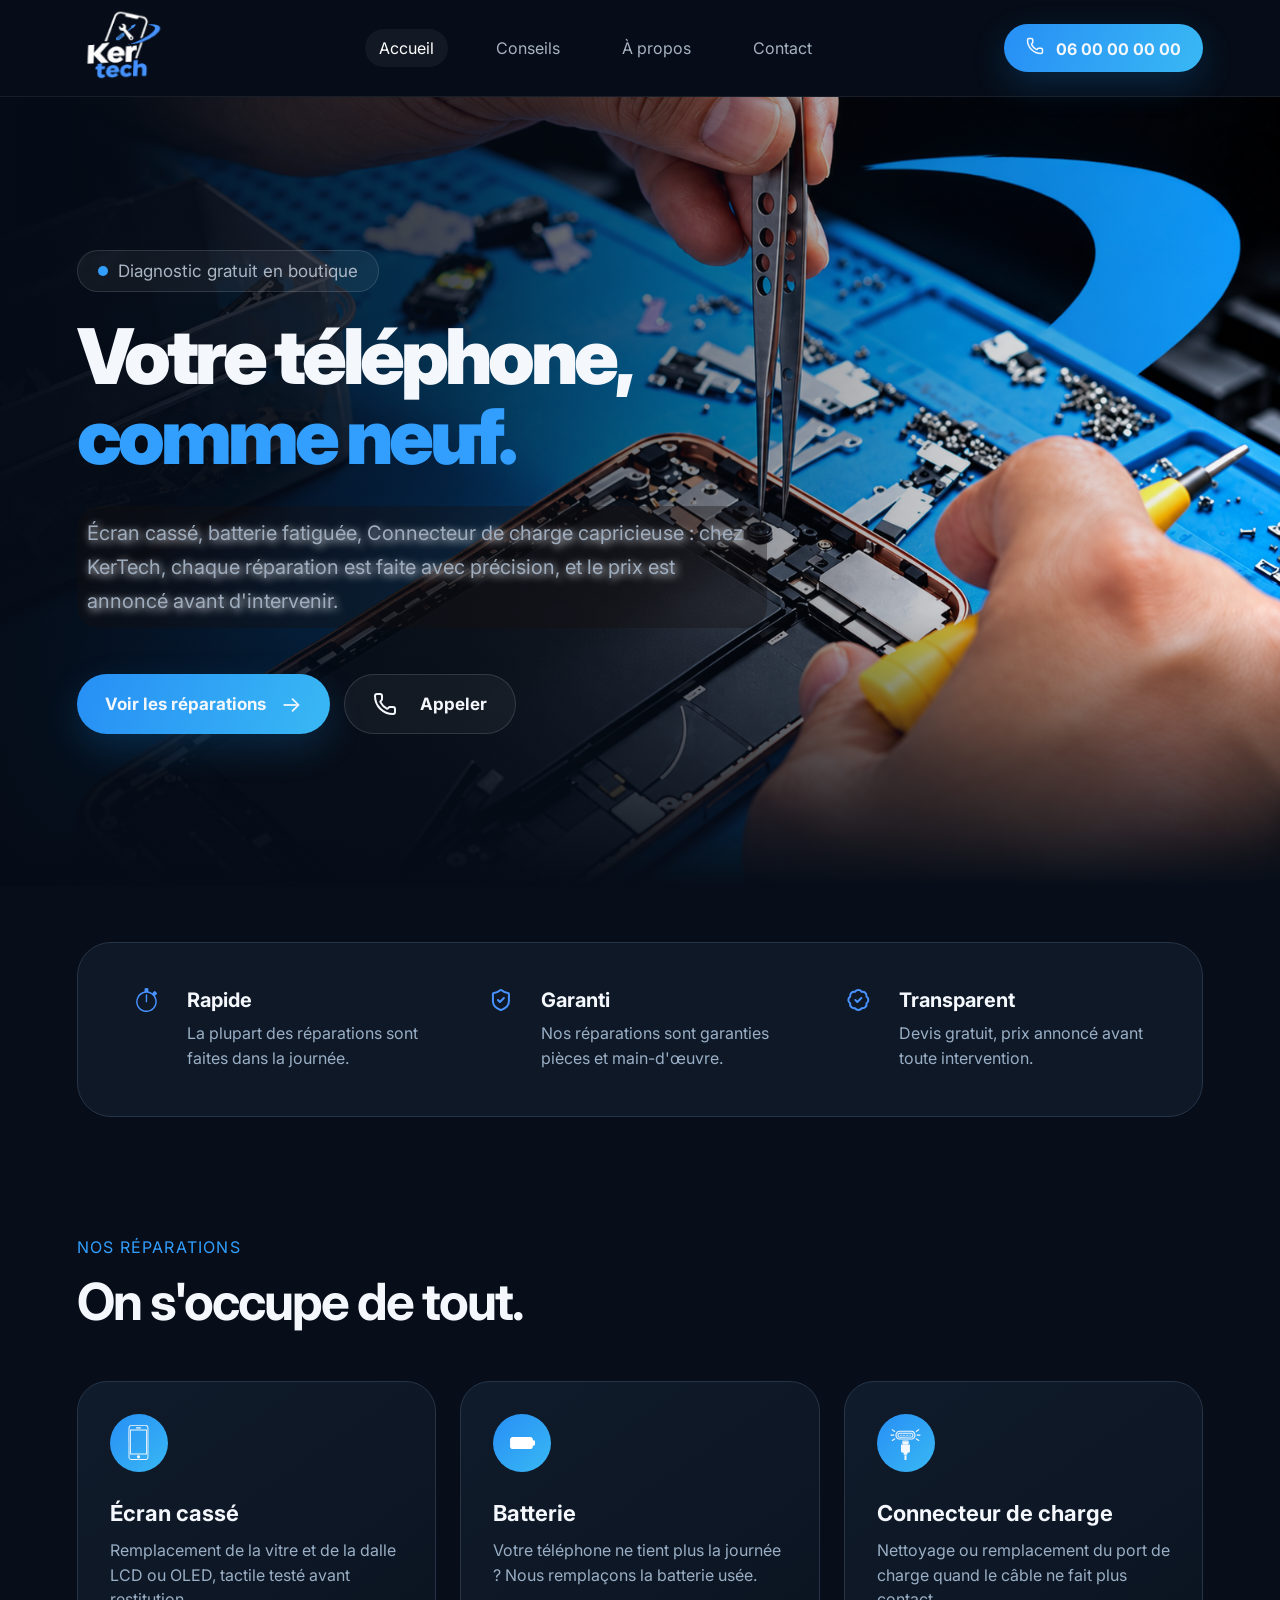
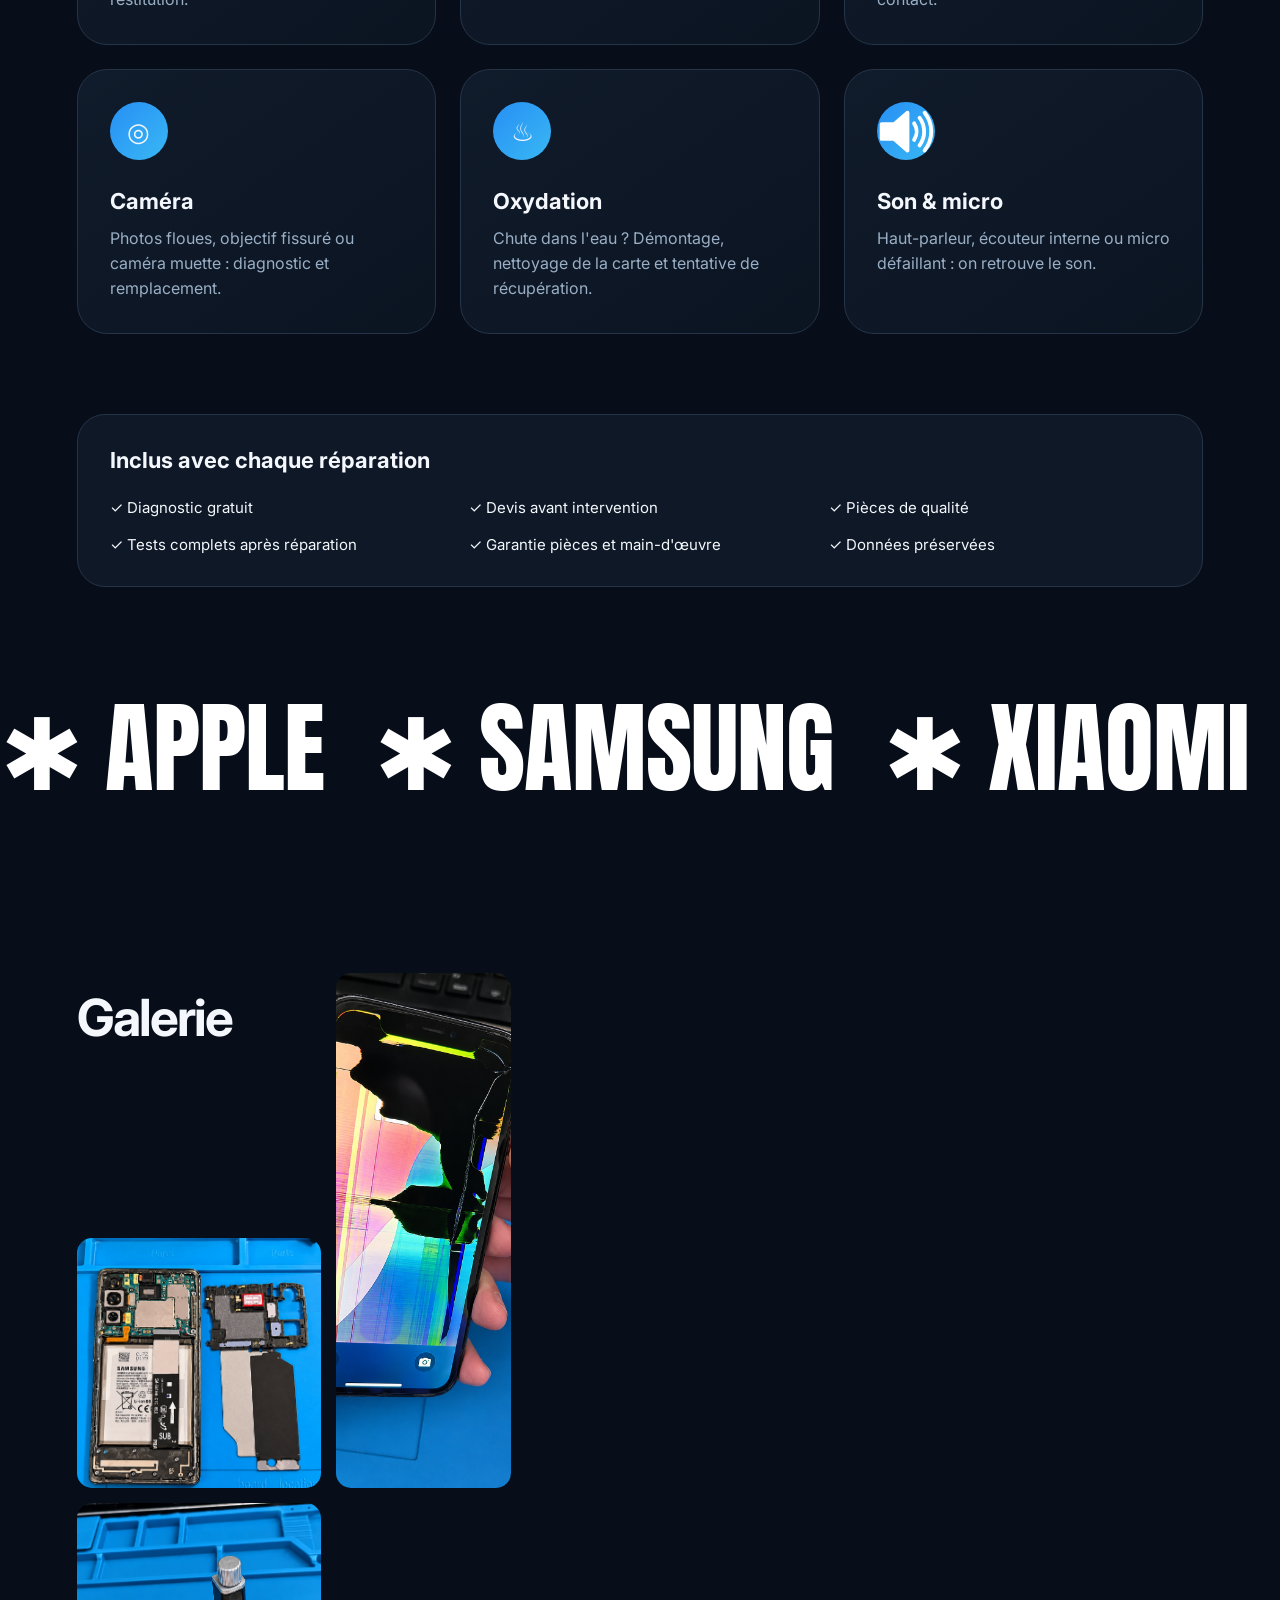
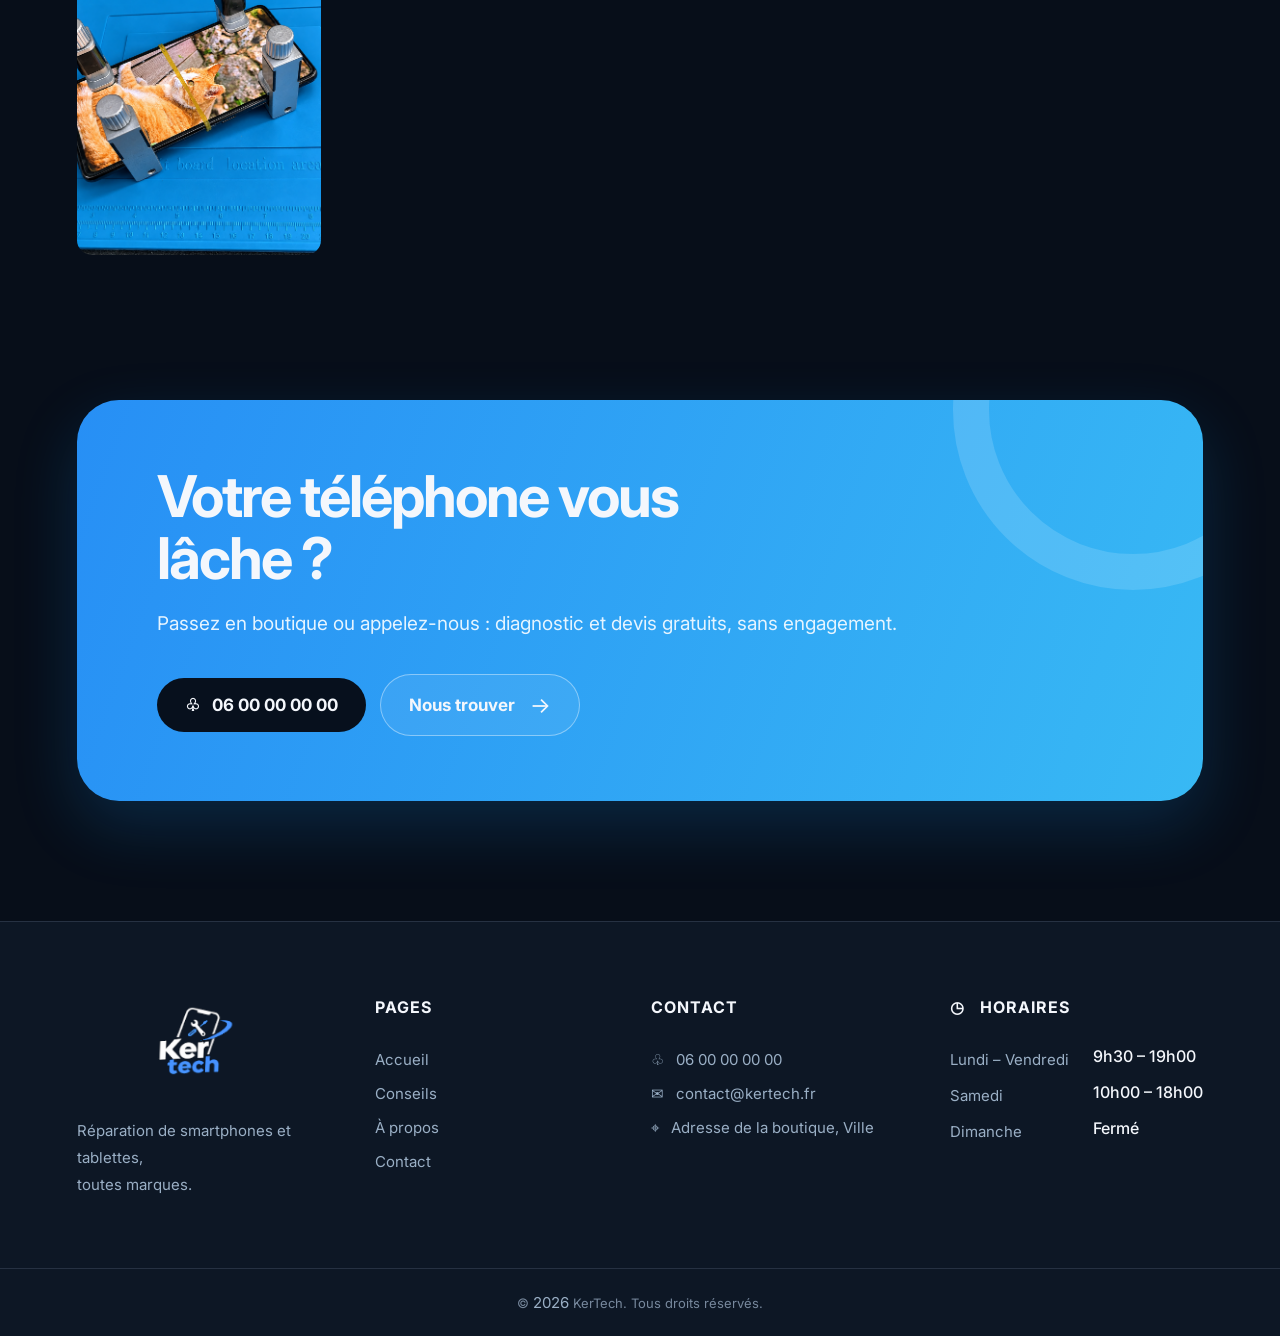
==== commit 6014752a: "mise a jour" ====
--- a/index.html
+++ b/index.html
@@ -368,38 +368,35 @@
         </div>
       </section>
 
-      <section class="brand-band">
+      <!-- <section class="brand-band">
         <div class="container brands">
           <span>Toutes marques :</span><b>Apple</b><b>Samsung</b><b>Xiaomi</b
           ><b>Huawei</b><b>Google</b><b>Oppo</b><b>OnePlus</b>
         </div>
-      </section>
+      </section> -->
       <section class="section container process">
-        <div>
+        <div class="home-work-gallery">
           <h2>Galerie</h2>
 
-<div class="home-work-gallery">
-
-  <figure class="home-work-main">
-    <img src="assets/galerie1.png" alt="Réparation écran">
-    <figcaption>Remplacement d'écran <span>01</span></figcaption>
-  </figure>
-
-  <figure>
-    <img src="assets/s20ouvert.png" alt="Équipement professionnel">
-    <figcaption>Équipement professionnel <span>02</span></figcaption>
-  </figure>
-
-  <figure>
-    <img src="assets/s20fini.png" alt="Finition soignée">
-    <figcaption>Finition soignée <span>03</span></figcaption>
-  </figure>
-
-</div>
-
-
-
-      </section>
+          <figure class="home-work-main">
+            <img src="assets/galerie1.png" alt="Réparation écran" />
+            <figcaption>Remplacement d'écran <span>01</span></figcaption>
+          </figure>
+
+          <figure>
+            <img src="assets/s20ouvert.png" alt="Équipement professionnel" />
+            <figcaption>Équipement professionnel <span>02</span></figcaption>
+          </figure>
+
+          <figure>
+            <img src="assets/s20fini.png" alt="Finition soignée" />
+            <figcaption>Finition soignée <span>03</span></figcaption>
+          </figure>
+        </div>
+      </section>
+
+
+      
       <section class="container cta">
         <div>
           <h2>Votre téléphone vous<br />lâche ?</h2>
--- a/css/style.css
+++ b/css/style.css
@@ -507,7 +507,7 @@
   gap: 18px;
   font-size: 15px;
 }
-.included span: first-letter {
+.included span first-letter {
   color: #329fff;
 }
 .about-hero {
@@ -670,9 +670,6 @@
   white-space: nowrap;
 }
 
-
-
-
 .home-work-gallery {
   display: grid;
 
@@ -705,22 +702,6 @@
   object-fit: cover;
   display: block;
 }
-
-
-
-
-
-
-
-
-
-
-
-
-
-
-
-
 
 @keyframes defilement {
   from {
